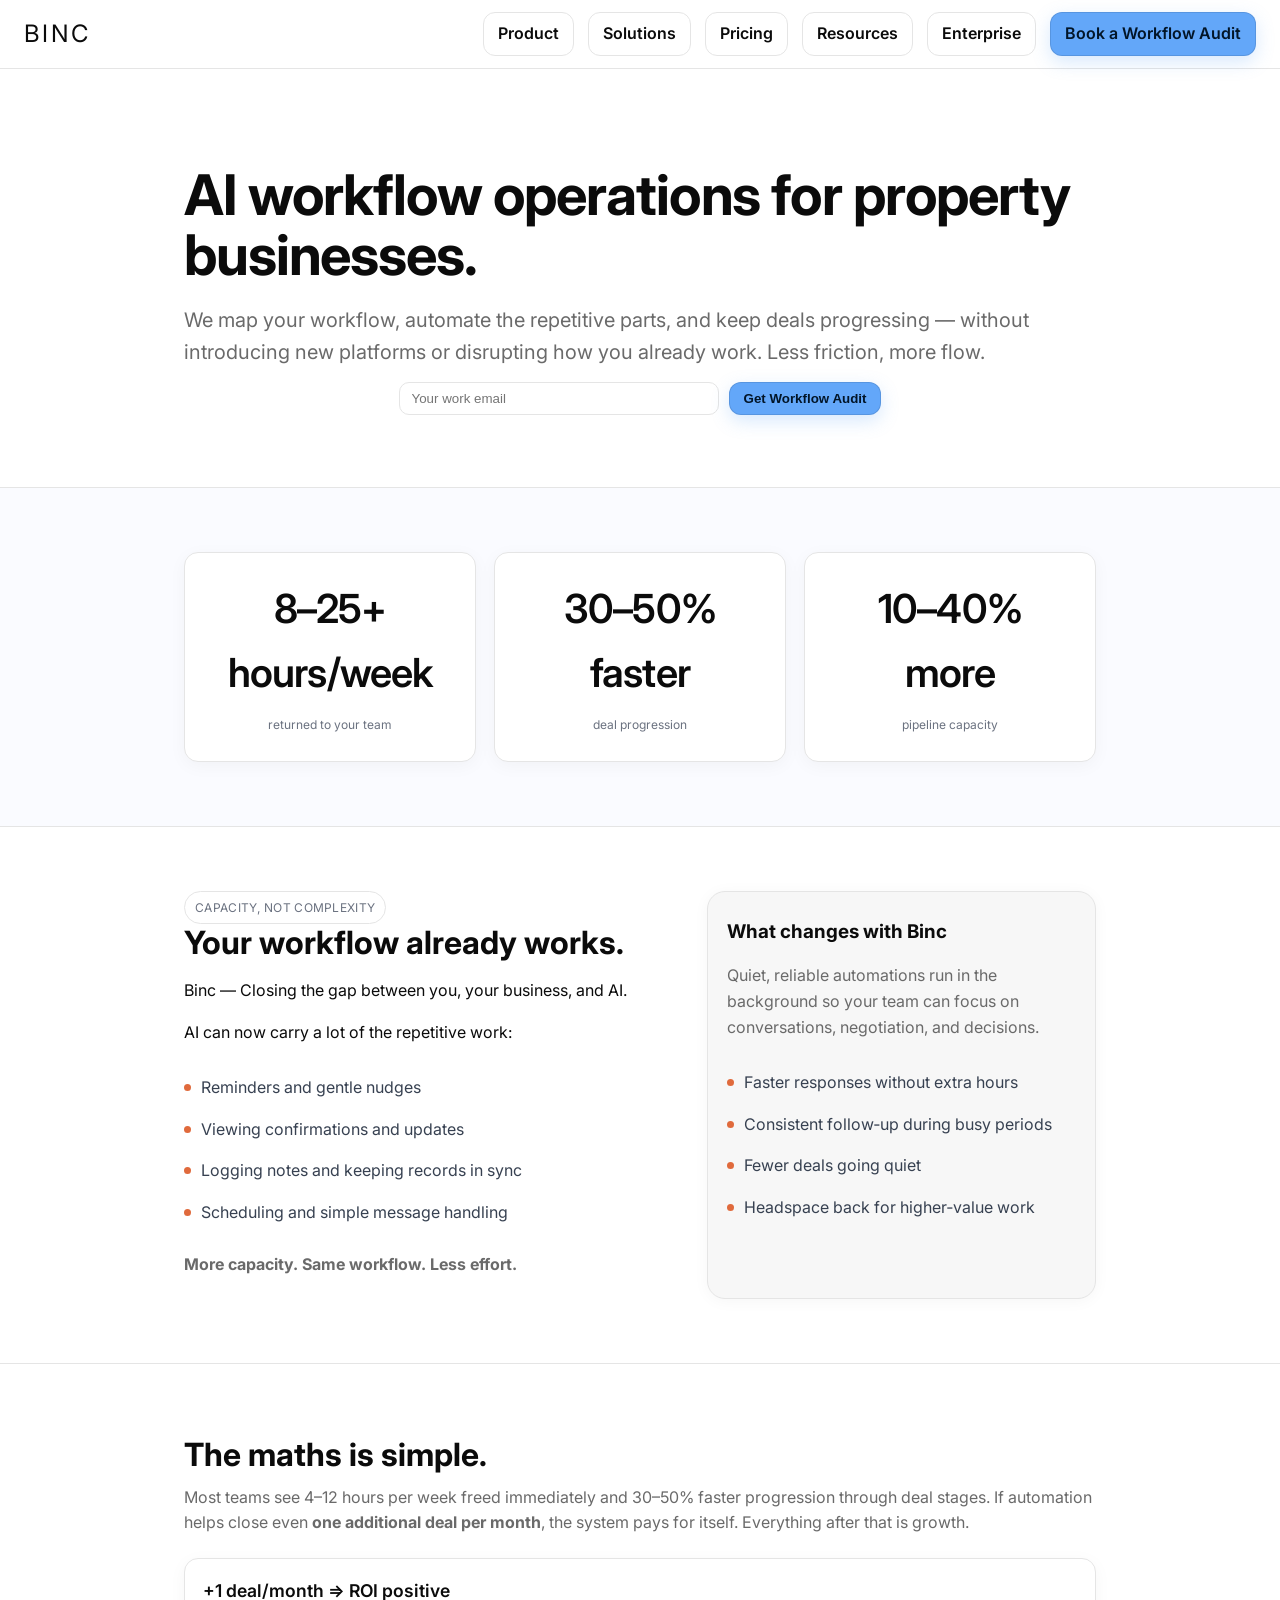
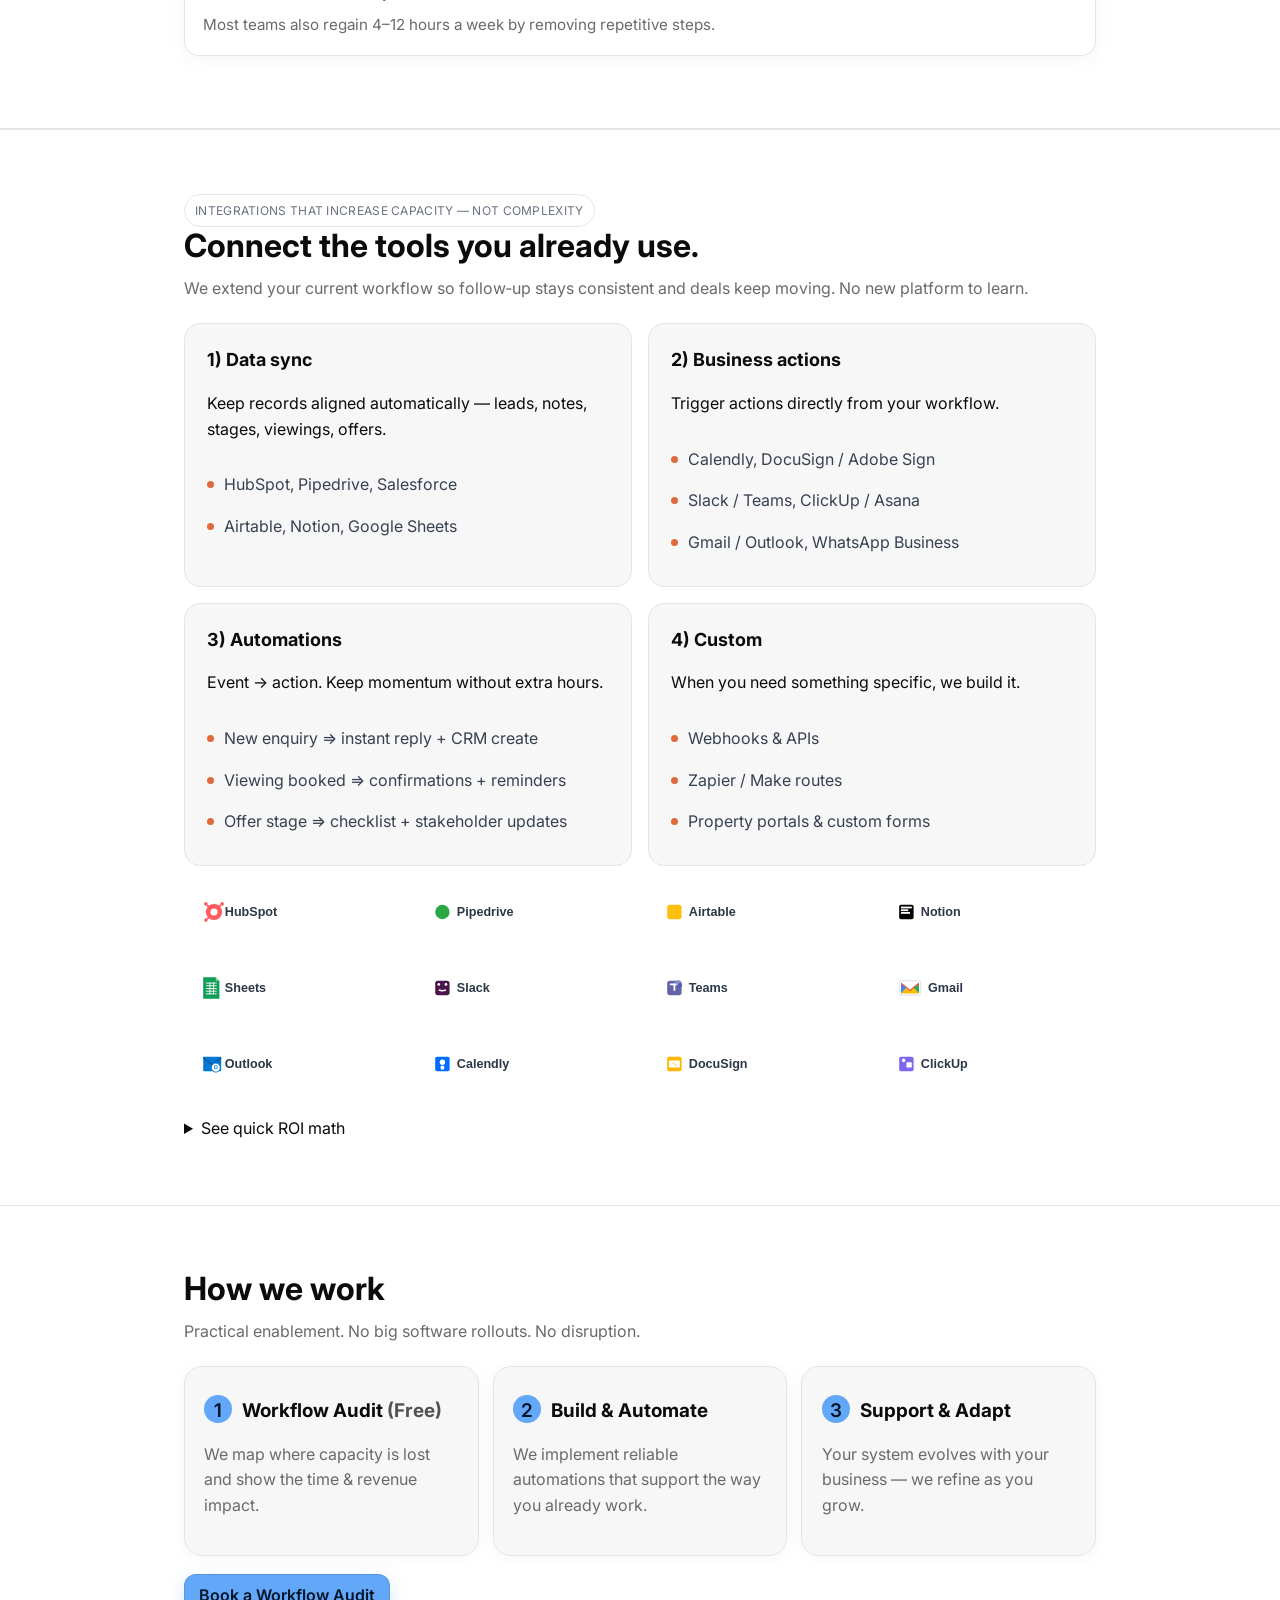
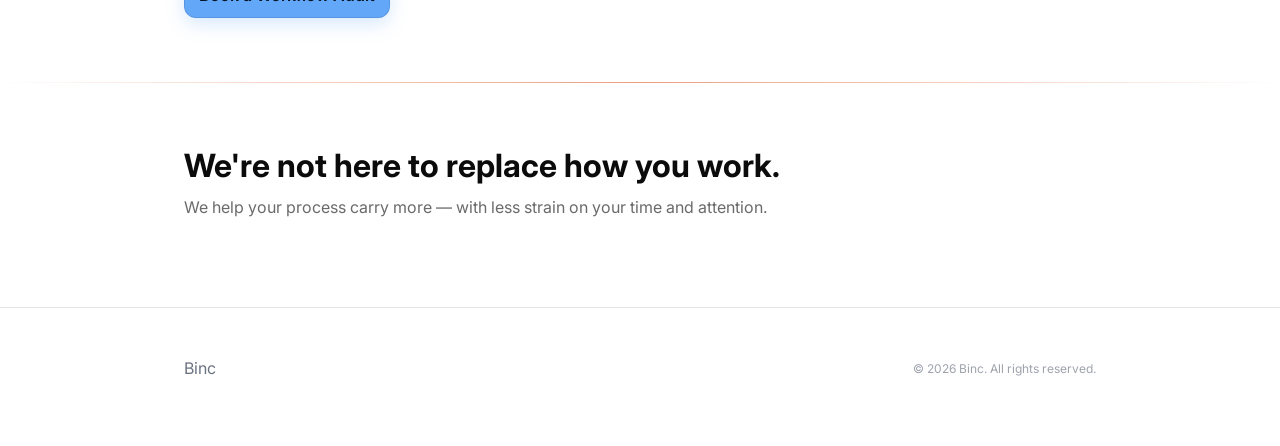
==== index.html @ 6289977e "Initial Binc AI website - professional multi-page property automation site" ====
<!DOCTYPE html>
<html lang="en">
<head>
  <meta charset="utf-8" />
  <meta name="viewport" content="width=device-width, initial-scale=1" />
  <title>Binc — Expand your capacity by doing less</title>
  <meta name="description" content="Binc helps property businesses automate the repetitive parts of their workflow so more deals move forward without adding more hours." />
  <link rel="preconnect" href="https://fonts.googleapis.com">
  <link rel="preconnect" href="https://fonts.gstatic.com" crossorigin>
  <link href="https://fonts.googleapis.com/css2?family=Inter:wght@400;500;600;700&display=swap" rel="stylesheet">
  <link rel="stylesheet" href="./styles.css?v=10">
</head>
<body>
  <header>
    <nav class="wrap nav" aria-label="Main navigation" style="display: flex !important; justify-content: space-between !important; align-items: center !important; width: 100% !important; max-width: none !important;">
      <div class="brand" aria-label="Binc home">
        <a href="./index.html" style="display:flex; align-items:center; text-decoration:none; color:inherit">
          <span style="font-size: 24px; font-weight: 400; letter-spacing: 0.1em;">BINC</span>
        </a>
      </div>
      <div style="display: flex; align-items: center;">
        <a href="./product.html" class="btn btn-ghost">Product</a>
        <a href="./solutions.html" class="btn btn-ghost">Solutions</a>
        <a href="./prices.html" class="btn btn-ghost">Pricing</a>
        <a href="./resources.html" class="btn btn-ghost">Resources</a>
        <a href="./enterprise.html" class="btn btn-ghost">Enterprise</a>
        <a href="#audit" class="btn btn-primary">Book a Workflow Audit</a>
      </div>
    </nav>
  </header>

  <main>
    <!-- HERO -->
    <section class="hero">
      <div class="wrap">
        <h1>AI workflow operations for property businesses.</h1>
        <p class="sub">We map your workflow, automate the repetitive parts, and keep deals progressing — without introducing new platforms or disrupting how you already work. Less friction, more flow.</p>
        <form id="lead-form" class="actions lead-form" action="#" method="post">
  <input type="email" name="email" placeholder="Your work email" required class="lead-input" />
  <button type="submit" class="btn btn-primary">Get Workflow Audit</button>
</form>
        
      </div>
    </section>

    <!-- STAT BAR -->
    <section class="statbar">
      <div class="wrap stats-row">
  <div class="stat-box" data-tip="When repetitive steps happen automatically, your team stays focused on real conversations."><span class="num">8–25+ hours/week</span><span class="label">returned to your team</span></div>
  <div class="stat-box" data-tip="Momentum holds because follow-up never pauses during busy periods."><span class="num">30–50% faster</span><span class="label">deal progression</span></div>
  <div class="stat-box" data-tip="Reducing operational drag lets each person manage more live opportunities calmly."><span class="num">10–40% more</span><span class="label">pipeline capacity</span></div>
</div>
</section>

    <!-- CAPACITY SHIFT -->
    <section id="how">
      <div class="wrap grid-2">
        <div>
          <span class="pill">Capacity, not complexity</span>
          <h2>Your workflow already works.</h2>
          <p class="tagline">Binc — Closing the gap between you, your business, and AI.</p>
          <p>AI can now carry a lot of the repetitive work:</p>
          <ul class="clean">
            <li>Reminders and gentle nudges</li>
            <li>Viewing confirmations and updates</li>
            <li>Logging notes and keeping records in sync</li>
            <li>Scheduling and simple message handling</li>
          </ul>
          <p class="lead" style="margin-top:18px"><strong>More capacity. Same workflow. Less effort.</strong></p>
        </div>
        <div>
          <div class="card" style="height:100%">
            <h3 style="margin-top:0">What changes with Binc</h3>
            <p class="muted">Quiet, reliable automations run in the background so your team can focus on conversations, negotiation, and decisions.</p>
            <ul class="clean">
              <li>Faster responses without extra hours</li>
              <li>Consistent follow‑up during busy periods</li>
              <li>Fewer deals going quiet</li>
              <li>Headspace back for higher‑value work</li>
            </ul>
          </div>
        </div>
      </div>
    </section>
    <!-- ROI -->
    <section class="roi">
      <div class="wrap">
        <h2>The maths is simple.</h2>
        <p class="lead">Most teams see 4–12 hours per week freed immediately and 30–50% faster progression through deal stages. If automation helps close even <strong>one additional deal per month</strong>, the system pays for itself. Everything after that is growth.</p>
        <div class="card" role="note" aria-label="ROI example">
          <div class="stat">+1 deal/month ⇒ ROI positive</div>
          <div class="muted">Most teams also regain 4–12 hours a week by removing repetitive steps.</div>
        </div>
      </div>
    </section>

    <!-- INTEGRATIONS -->
    <section id="integrations" class="integrations">
      <div class="wrap">
        <span class="pill">Integrations that increase capacity — not complexity</span>
        <h2>Connect the tools you already use.</h2>
        <p class="lead">We extend your current workflow so follow‑up stays consistent and deals keep moving. No new platform to learn.</p>
        <div class="grid" aria-label="Integration buckets">
          <div class="bucket">
            <h3>1) Data sync</h3>
            <p class="muted">Keep records aligned automatically — leads, notes, stages, viewings, offers.</p>
            <ul class="clean">
              <li>HubSpot, Pipedrive, Salesforce</li>
              <li>Airtable, Notion, Google Sheets</li>
            </ul>
          </div>
          <div class="bucket">
            <h3>2) Business actions</h3>
            <p class="muted">Trigger actions directly from your workflow.</p>
            <ul class="clean">
              <li>Calendly, DocuSign / Adobe Sign</li>
              <li>Slack / Teams, ClickUp / Asana</li>
              <li>Gmail / Outlook, WhatsApp Business</li>
            </ul>
          </div>
          <div class="bucket">
            <h3>3) Automations</h3>
            <p class="muted">Event → action. Keep momentum without extra hours.</p>
            <ul class="clean">
              <li>New enquiry ⇒ instant reply + CRM create</li>
              <li>Viewing booked ⇒ confirmations + reminders</li>
              <li>Offer stage ⇒ checklist + stakeholder updates</li>
            </ul>
          </div>
          <div class="bucket">
            <h3>4) Custom</h3>
            <p class="muted">When you need something specific, we build it.</p>
            <ul class="clean">
              <li>Webhooks & APIs</li>
              <li>Zapier / Make routes</li>
              <li>Property portals & custom forms</li>
            </ul>
          </div>
        </div>

        <div class="logo-row" aria-label="Common tools">
          <img src="./logos/hubspot.svg" alt="HubSpot" class="logo"/>
          <img src="./logos/pipedrive.svg" alt="Pipedrive" class="logo"/>
          <img src="./logos/airtable.svg" alt="Airtable" class="logo"/>
          <img src="./logos/notion.svg" alt="Notion" class="logo"/>
          <img src="./logos/google-sheets.svg" alt="Google Sheets" class="logo"/>
          <img src="./logos/slack.svg" alt="Slack" class="logo"/>
          <img src="./logos/teams.svg" alt="Teams" class="logo"/>
          <img src="./logos/gmail.svg" alt="Gmail" class="logo"/>
          <img src="./logos/outlook.svg" alt="Outlook" class="logo"/>
          <img src="./logos/calendly.svg" alt="Calendly" class="logo"/>
          <img src="./logos/docusign.svg" alt="DocuSign" class="logo"/>
          <img src="./logos/clickup.svg" alt="ClickUp" class="logo"/>
        </div>

        <details class="calc" aria-label="Quick ROI calculator">
  <summary style="cursor:pointer; user-select:none">See quick ROI math</summary>
  <div class="row" style="margin-top:10px">
    <div>
      <label for="minutes">Minutes per task</label>
      <input id="minutes" type="number" min="0" step="0.5" value="2" />
    </div>
    <div>
      <label for="times">Times per month</label>
      <input id="times" type="number" min="0" step="1" value="150" />
    </div>
    <div>
      <label for="deal">Deal value (£)</label>
      <input id="deal" type="number" min="0" step="50" value="3000" />
    </div>
  </div>
  <div class="result" id="calcOut">Saving ~10 hours/month. One extra deal pays for the system.</div>
</details>
</div>
</section>

    <!-- PROCESS -->
    <section id="audit">
      <div class="wrap">
        <h2>How we work</h2>
        <p class="lead">Practical enablement. No big software rollouts. No disruption.</p>
        <div class="cards" aria-label="Process steps" style="grid-template-columns:repeat(3,1fr); gap:14px">
  <div class="card">
    <h3><span class="index">1</span>Workflow Audit <span style="opacity:.7">(Free)</span></h3>
    <p>We map where capacity is lost and show the time & revenue impact.</p>
  </div>
  <div class="card">
    <h3><span class="index">2</span>Build & Automate</h3>
    <p>We implement reliable automations that support the way you already work.</p>
  </div>
  <div class="card">
    <h3><span class="index">3</span>Support & Adapt</h3>
    <p>Your system evolves with your business — we refine as you grow.</p>
  </div>
</div>
<div style="margin-top:18px" class="actions">
  <a class="btn btn-primary" href="#audit">Book a Workflow Audit</a>
</div>
      </div>
    </section>

    <!-- REASSURANCE -->
    <div class="bar" aria-hidden="true"></div>
    <section>
      <div class="wrap">
        <h2>We're not here to replace how you work.</h2>
        <p class="lead">We help your process carry more — with less strain on your time and attention.</p>
      </div>
    </section>
  </main>

  <footer>
    <div class="wrap row">
      <div>Binc</div>
      <div class="tiny">© <span id="y"></span> Binc. All rights reserved.</div>
    </div>
  </footer>

  <script>
    // Update year
    document.getElementById('y').textContent = new Date().getFullYear();

    // Simple ROI calculator
    (function(){
      const mins = document.getElementById('minutes');
      const times = document.getElementById('times');
      const deal = document.getElementById('deal');
      const out = document.getElementById('calcOut');
      function render(){
        const m = Math.max(0, parseFloat(mins.value)||0);
        const t = Math.max(0, parseFloat(times.value)||0);
        const d = Math.max(0, parseFloat(deal.value)||0);
        const hours = (m*t)/60;
        const hoursTxt = hours.toFixed(1);
        const msg = `Saving ~${hoursTxt} hours/month. If one extra deal (£${d.toLocaleString()}) closes, it pays for itself.`;
        out.textContent = msg;
      }
      ['input','change'].forEach(ev=>{ mins.addEventListener(ev,render); times.addEventListener(ev,render); deal.addEventListener(ev,render); });
      render();
    })();
  </script>
</body>
</html>
---- styles.css ----
:root{
  /* Palette (light minimal) */
  --bg:#FFFFFF;
  --text:#0B0B0B;
  --muted:#6A6A6A;
  --card:#F7F7F7;
  --line:#E5E5E5;
  --blue:#63A7F9; /* glowing blue stays */
  --orange:#E06A3C; /* brand warm accent */
  --teal:#45D4D4; /* support accent */
  --slate:#C9C9C9;
  --maxw:960px;
}

*{box-sizing:border-box}
html,body{height:100%}
body{
  margin:0; background:var(--bg); color:var(--text);
  font-family:'Inter',system-ui,-apple-system,Segoe UI,Roboto,Ubuntu,'Helvetica Neue',Arial,sans-serif;
  -webkit-font-smoothing:antialiased; -moz-osx-font-smoothing:grayscale;
  line-height:1.6;
}

a{color:inherit}
.wrap{max-width:var(--maxw); margin:0 auto; padding:0 24px}

/* Header */
header{position:sticky; top:0; z-index:40; backdrop-filter:saturate(130%) blur(12px); background:rgba(255,255,255,.8); border-bottom:1px solid var(--line)}
.nav{display:flex; align-items:center; height:68px; width:100%}
.brand{display:flex; align-items:center; gap:12px; font-weight:700; letter-spacing:.2px; flex:0 0 auto}
.dot{width:12px; height:12px; border-radius:999px; background:var(--blue); box-shadow:0 0 22px rgba(99,167,249,.55)}
.brand span{font-size:18px}
.nav > div:last-child{display:flex; align-items:center; margin-left:auto; flex:0 0 auto}
.nav a.btn{margin-left:14px}

/* Buttons */
.btn{display:inline-flex; align-items:center; gap:8px; border-radius:12px; padding:8px 14px; font-weight:600; text-decoration:none; border:1px solid transparent; transition:.2s ease}
.btn-primary{background:var(--blue); color:#021528; border:1px solid rgba(2,21,40,.12); box-shadow:0 6px 18px rgba(99,167,249,.25)}
.btn-primary:hover{transform:translateY(-1px)}
.btn-ghost{color:var(--text); border-color:var(--line); background:#fff} 
.btn-ghost:hover{background:#F4F7FF; border-color:rgba(99,167,249,.35)}

/* Hero */
.hero{padding:96px 0 72px; border-bottom:1px solid var(--line)}
.hero h1{font-size:clamp(36px,6vw,56px); line-height:1.08; margin:0 0 18px; font-weight:700; letter-spacing:-.02em}
.hero p.sub{font-size:clamp(16px,2.2vw,20px); color:var(--muted); margin:0 0 14px}

.actions{display:flex; gap:14px; flex-wrap:wrap}

/* Capacity section */
section{padding:64px 0; background:#FFFFFF;}
h2{font-size:clamp(24px,3.2vw,32px); line-height:1.2; margin:0 0 10px}
p.lead{color:var(--muted); margin:0 0 22px}
.grid-2{display:grid; grid-template-columns:1.1fr .9fr; gap:48px}
.pill{display:inline-block; padding:6px 10px; border-radius:999px; background:#fff; border:1px solid var(--line); color:#6B7280; font-size:12px; letter-spacing:.3px; text-transform:uppercase}
ul.clean{list-style:none; padding:0; margin:22px 0 0}
ul.clean li{display:flex; align-items:flex-start; gap:10px; padding:8px 0; color:#374151}
ul.clean li:before{content:''; width:7px; height:7px; border-radius:999px; background:var(--orange); display:inline-block; margin-top:9px}

/* ROI block */
.roi{padding:72px 0; border-block:1px solid var(--line); background:#FFFFFF;} 
.roi .card{background:#fff; border:1px solid var(--line); border-radius:14px; padding:18px; box-shadow:0 4px 18px rgba(0,0,0,.04)}
.card h3{margin:0 0 6px; font-size:18px}
.index{width:28px; height:28px; display:inline-grid; place-items:center; border-radius:999px; background:var(--blue); color:#021528; font-weight:600; border:1px solid rgba(99,167,249,.35); margin-right:10px;}

/* Reassurance */
.bar{height:1px; background:linear-gradient(90deg, transparent, var(--orange), transparent); opacity:.65}

/* Footer */
footer{padding:48px 0 64px; border-top:1px solid var(--line); color:#B9B9B9}
footer .row{display:flex; align-items:center; justify-content:space-between; gap:16px; flex-wrap:wrap}
.tiny{font-size:12px; opacity:.65}

/* Responsive */
@media (max-width:900px){
  .grid-2{grid-template-columns:1fr; gap:22px}
  .cards{grid-template-columns:1fr}
  .hero{padding:64px 0 40px}
  .logo-row{grid-template-columns:repeat(3, minmax(0,1fr))}
  .calc .row{grid-template-columns:1fr}
}

/* Integrations */
.integrations .grid{display:grid; grid-template-columns:repeat(2,1fr); gap:16px}
.integrations .bucket{background:var(--card); border:1px solid var(--line); border-radius:16px; padding:22px}
.integrations .bucket h3{margin:0 0 6px; font-size:18px}
.logo-row{margin-top:16px; display:grid; grid-template-columns:repeat(4, minmax(0,1fr)); gap:16px}
.logo{border:1px solid var(--line); border-radius:12px; padding:10px 12px; text-align:center; color:#4B5563; font-size:13px; background:#fff}
.logo img, img.logo{max-width:100%; height:60px; object-fit:contain; border:none; border-radius:0; padding:12px; background:transparent}
.calc{margin-top:22px}
.calc .row{display:grid; grid-template-columns:repeat(3,1fr); gap:12px}
.calc label{display:block; font-size:12px; color:#C9CDD2; margin-bottom:6px}
.calc input{width:100%; background:#fff; border:1px solid var(--line); border-radius:10px; padding:10px 12px; color:var(--text)}
.calc .result{margin-top:14px; background:#fff; border:1px solid var(--line); border-radius:12px; padding:12px}

/* Stat bar */
.statbar{border-bottom:1px solid var(--line); background:#FAFBFF}
.stats-row{display:grid; grid-template-columns:repeat(3,1fr); gap:18px; align-items:stretch}
.stat-box{background:#fff; border:1px solid var(--line); border-radius:14px; padding:24px; text-align:center; position:relative; box-shadow:0 4px 18px rgba(0,0,0,.04)}
.stat-box .num{display:block; font-size:clamp(28px,5vw,40px); font-weight:600; letter-spacing:-.02em; margin-bottom:6px}
.stat-box .label{color:#6B7280; font-size:12px}

/* Tooltip */
.stat-box[data-tip]:after{content:attr(data-tip); position:absolute; left:50%; transform:translate(-50%, 8px); bottom:-8px; width:max-content; max-width:260px; background:#111827; color:#F9FAFB; font-size:12px; padding:8px 10px; border-radius:8px; opacity:0; pointer-events:none; transition:.15s ease; box-shadow:0 8px 18px rgba(0,0,0,.18)}
.stat-box:hover:after{opacity:1; transform:translate(-50%, 12px)}

.lead-form{display:flex; gap:10px; align-items:center; justify-content:center; max-width:520px; margin:10px auto 0}
.lead-input{flex:1; min-width:220px; max-width:320px; background:#fff; border:1px solid var(--line); border-radius:10px; padding:8px 12px; color:var(--text)}

/* Improve readability in lower sections */
.integrations{background:#FFFFFF; border-top:1px solid var(--line); border-bottom:1px solid var(--line);}
footer{color:#6B7280}

/* Cards */
.cards{display:grid; grid-template-columns:repeat(auto-fit, minmax(280px, 1fr)); gap:2rem; margin-top:1.2rem}
.card{position:relative; padding:1.6rem 1.2rem 1.3rem 1.2rem; background:var(--card); border:1px solid var(--line); border-radius:18px; transition:.18s all ease; box-shadow: 0 2px 16px 0 rgba(0,0,0,0.04); min-width:0; z-index:1}
.card:hover{transform: translateY(-4px) scale(1.01); border-color:var(--blue); box-shadow: 0 6px 24px rgba(99,167,249,.15)}
.card h3{margin:.1rem 0 .4rem; font-size:1.18rem}
.card p{color:var(--muted)}

/* ROI Section fixes */
.roi .card .stat{font-size:1.1rem; font-weight:600; color:var(--text); margin-bottom:8px}
.roi .card .muted{color:var(--muted); font-size:0.95rem}
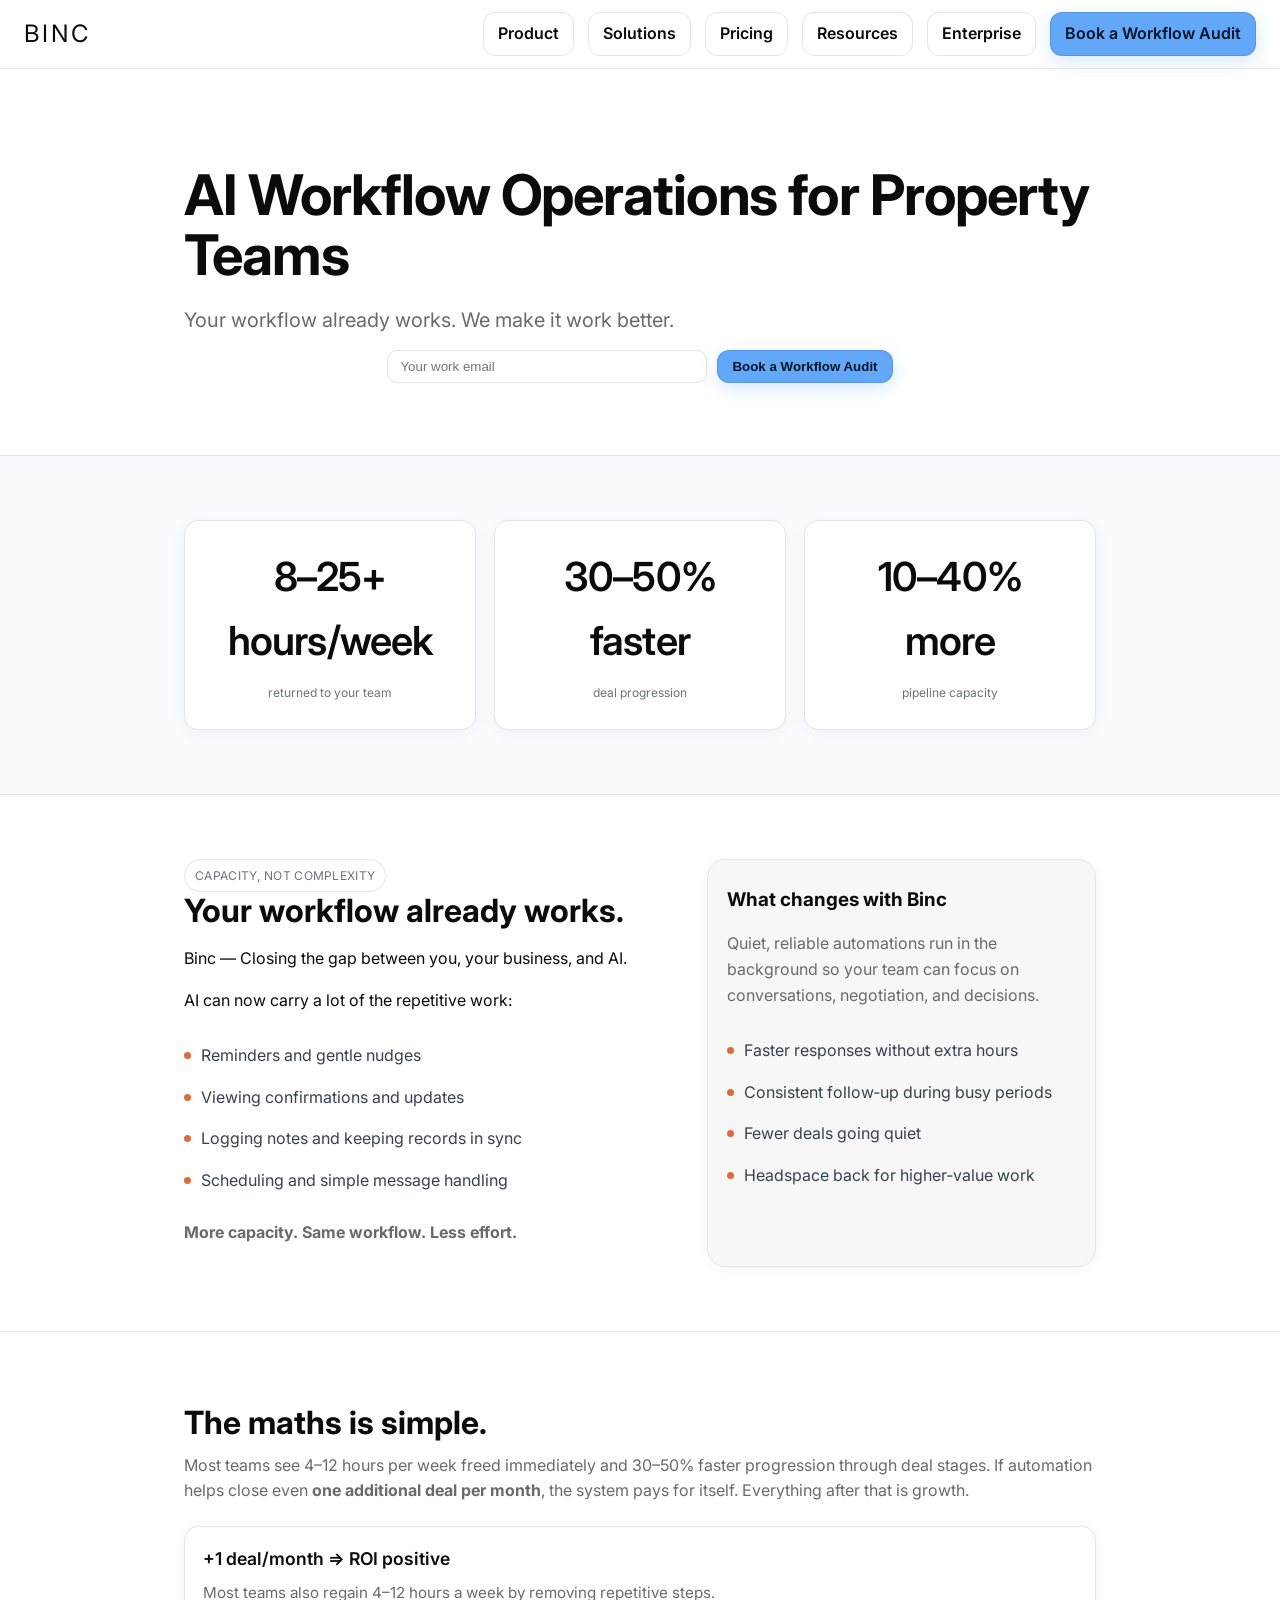
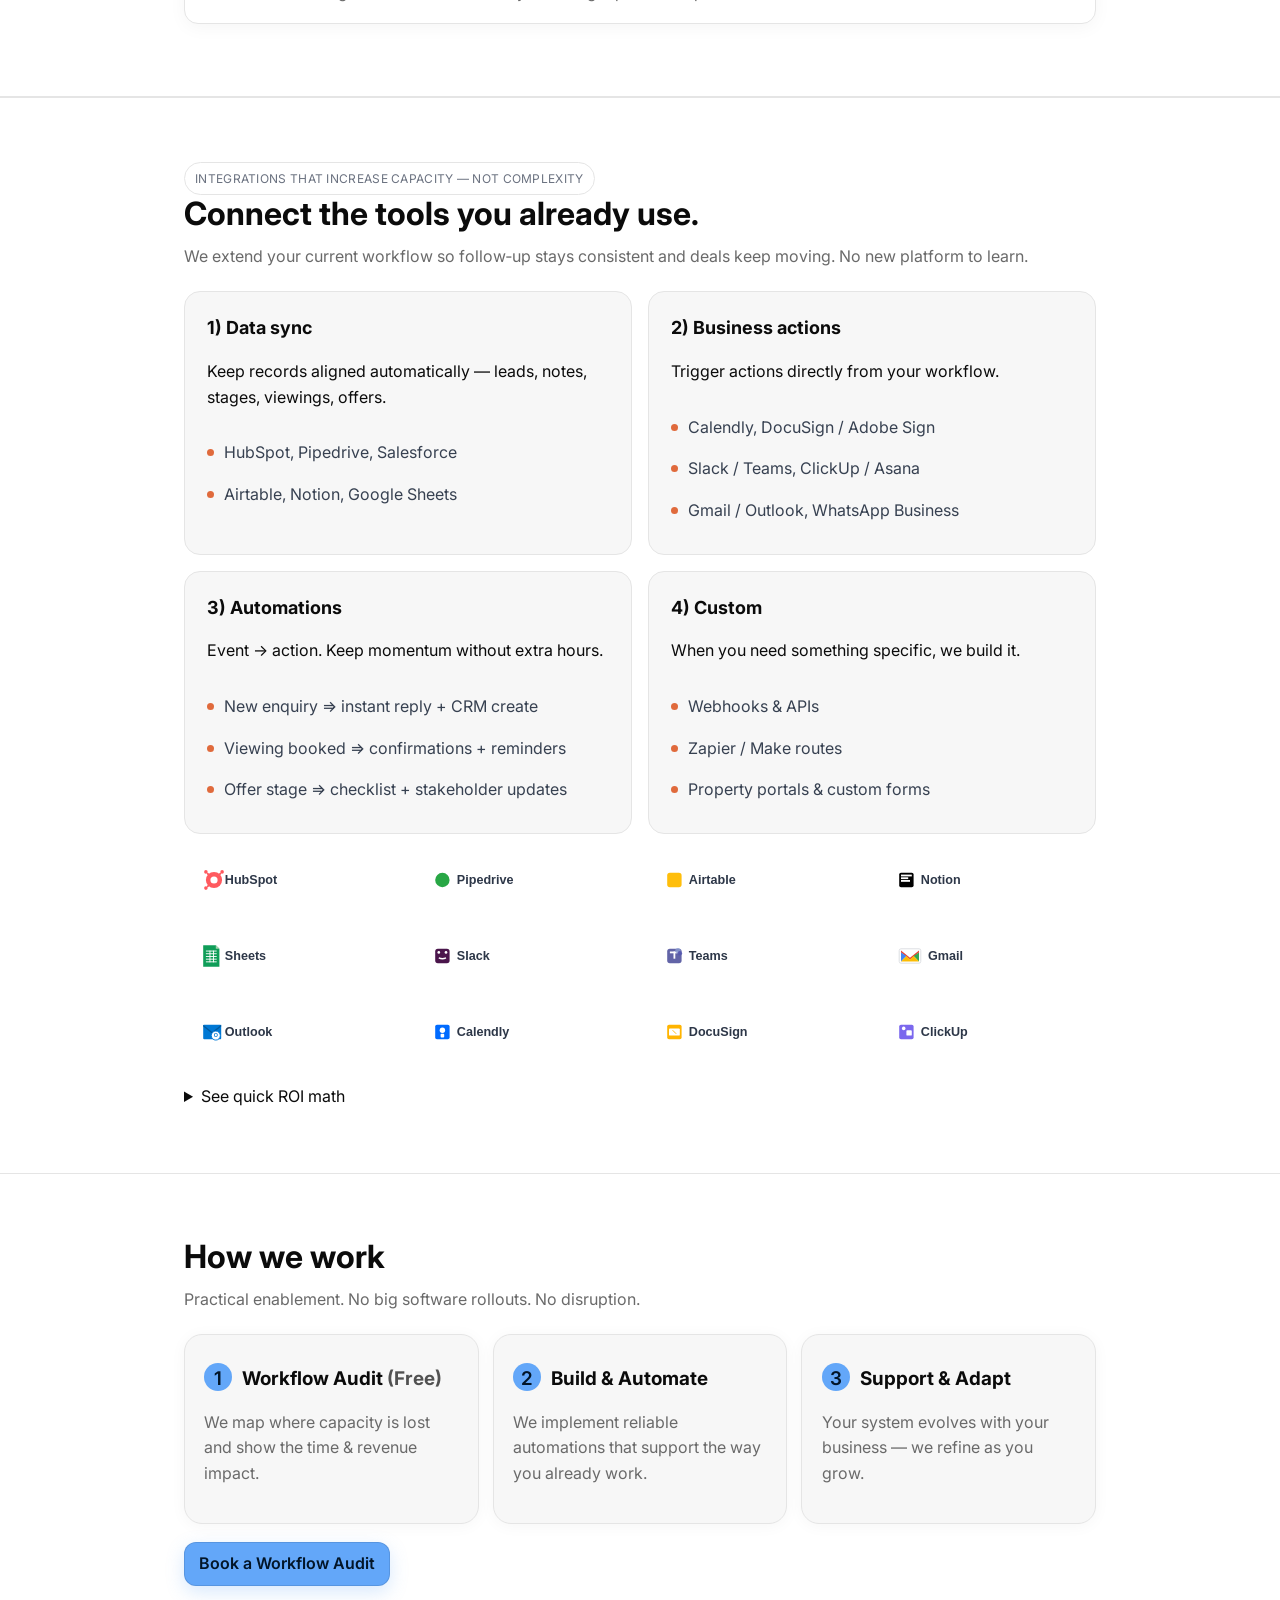
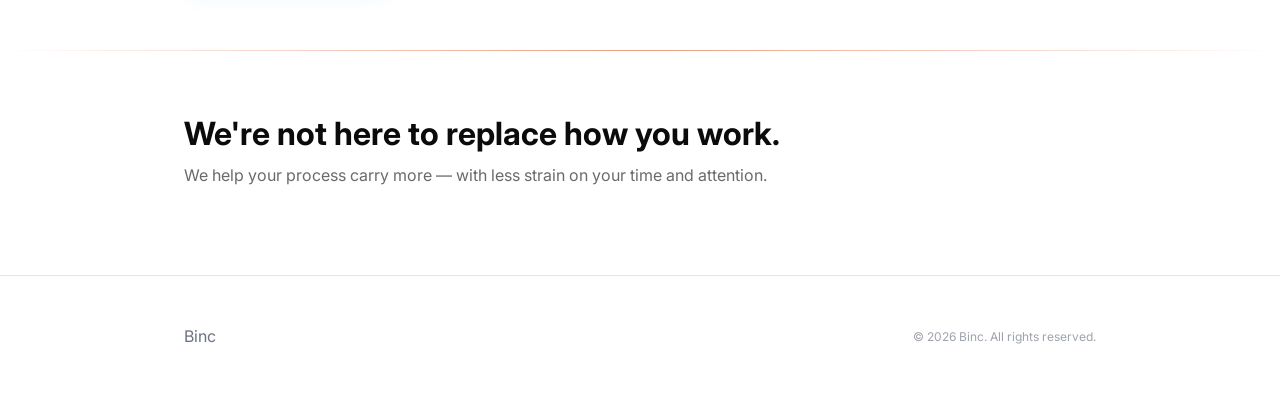
==== commit 72a186bc: "Update hero with cleaner, more direct messaging" ====
--- a/index.html
+++ b/index.html
@@ -33,11 +33,11 @@
     <!-- HERO -->
     <section class="hero">
       <div class="wrap">
-        <h1>AI workflow operations for property businesses.</h1>
-        <p class="sub">We map your workflow, automate the repetitive parts, and keep deals progressing — without introducing new platforms or disrupting how you already work. Less friction, more flow.</p>
+        <h1>AI Workflow Operations for Property Teams</h1>
+        <p class="sub">Your workflow already works. We make it work better.</p>
         <form id="lead-form" class="actions lead-form" action="#" method="post">
   <input type="email" name="email" placeholder="Your work email" required class="lead-input" />
-  <button type="submit" class="btn btn-primary">Get Workflow Audit</button>
+  <button type="submit" class="btn btn-primary">Book a Workflow Audit</button>
 </form>
         
       </div>
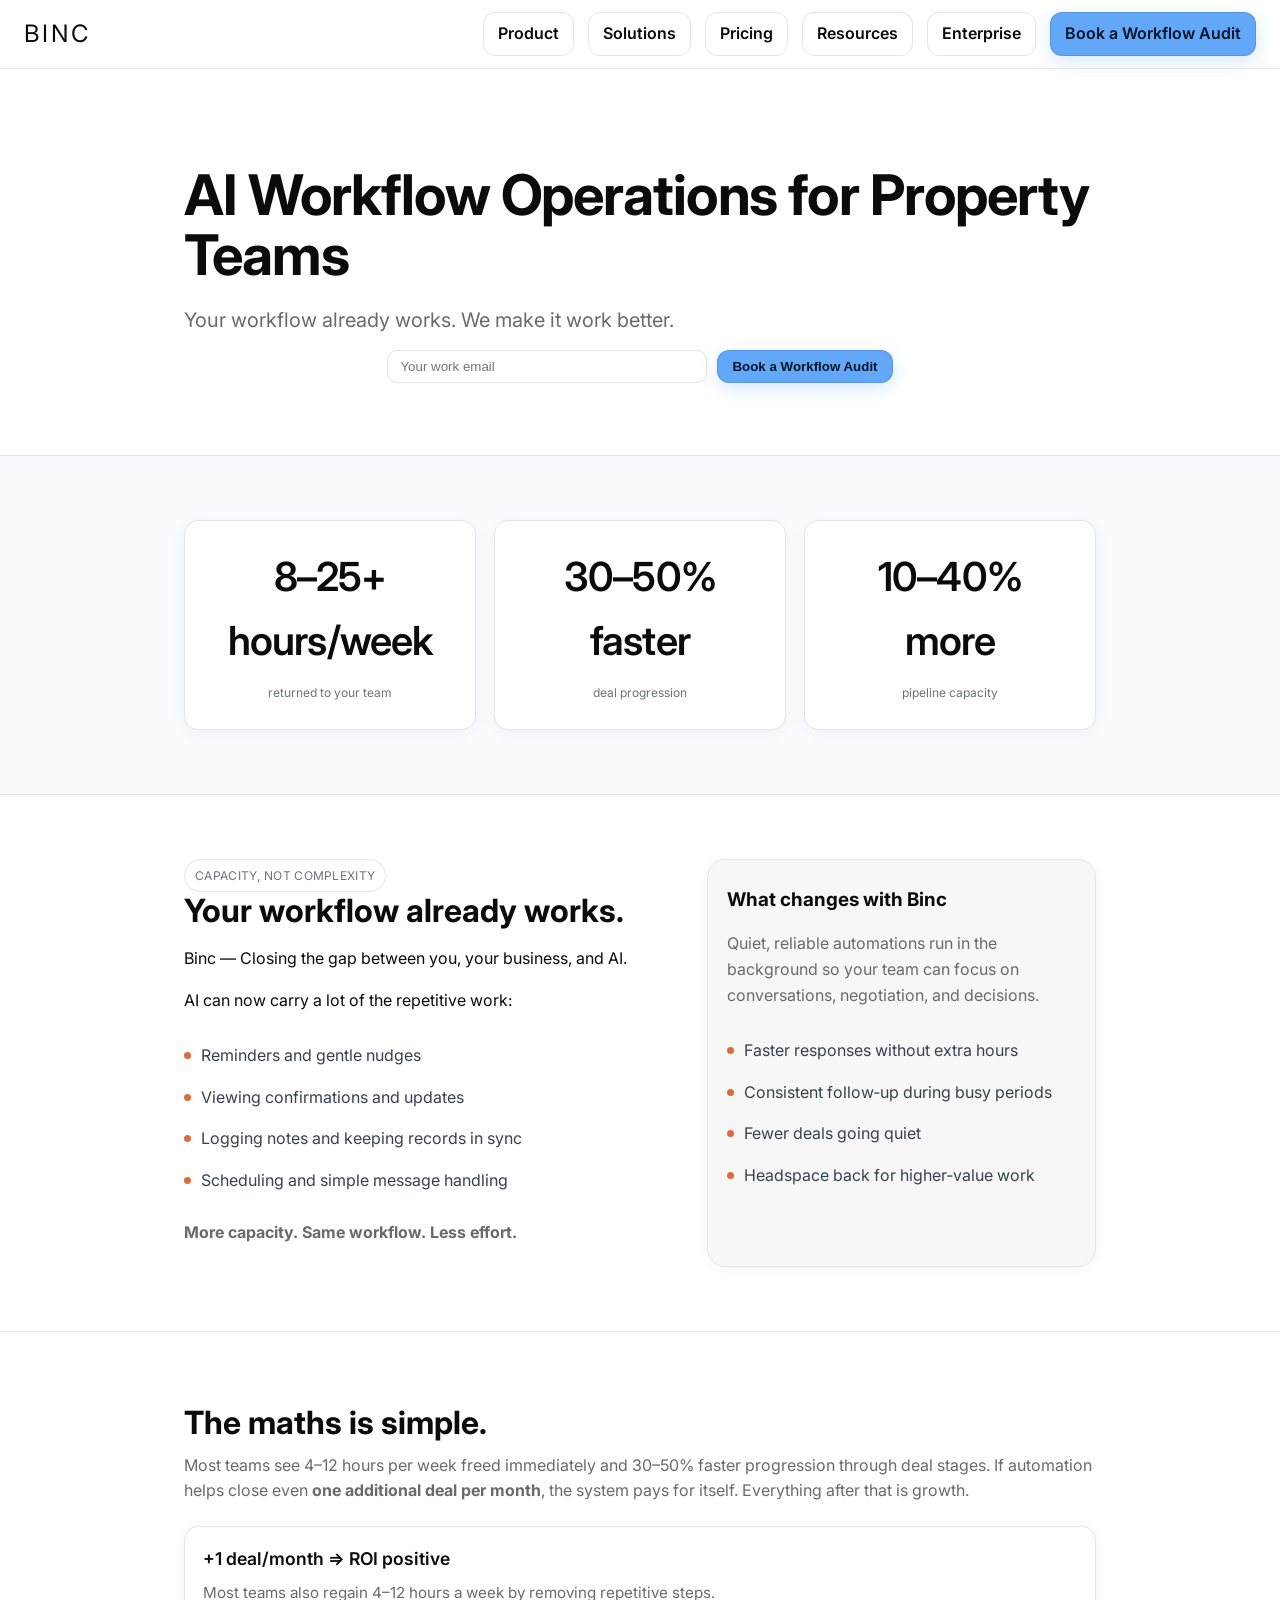
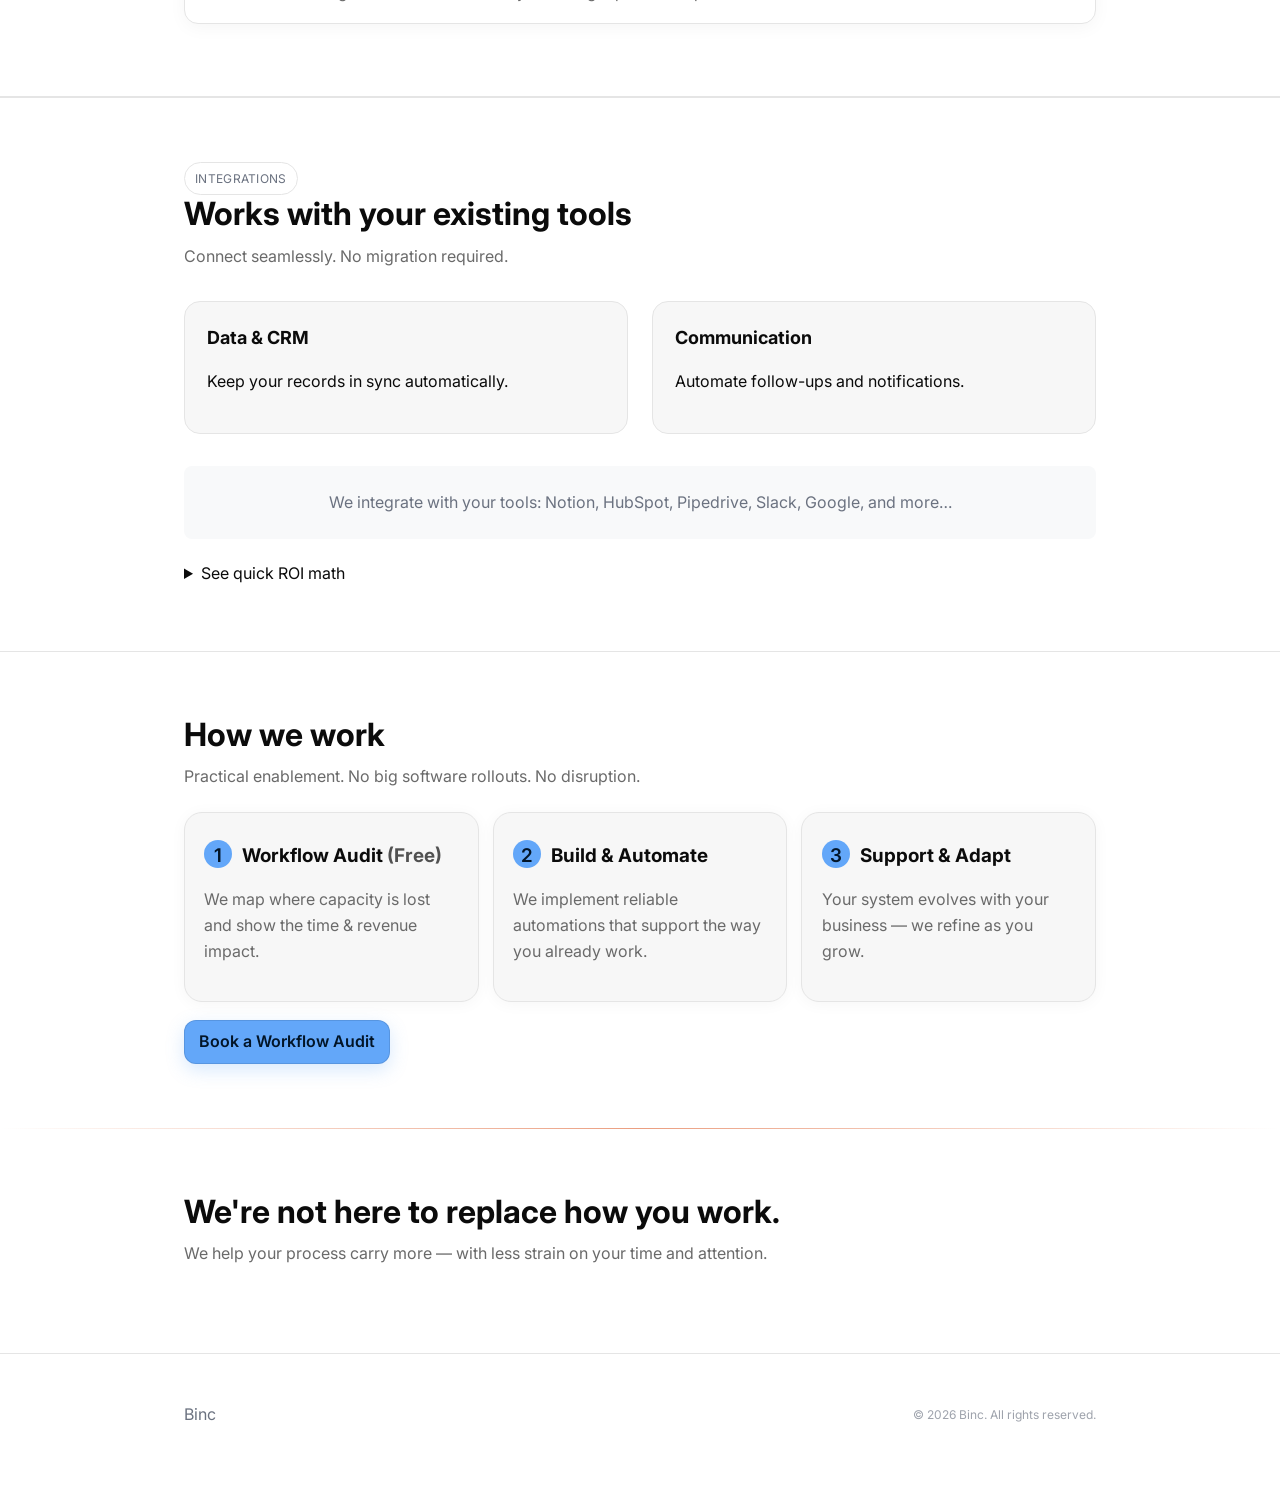
==== commit d1f0c5aa: "Remove visual clutter: simplified integrations, minimal design" ====
--- a/index.html
+++ b/index.html
@@ -97,60 +97,22 @@
     <!-- INTEGRATIONS -->
     <section id="integrations" class="integrations">
       <div class="wrap">
-        <span class="pill">Integrations that increase capacity — not complexity</span>
-        <h2>Connect the tools you already use.</h2>
-        <p class="lead">We extend your current workflow so follow‑up stays consistent and deals keep moving. No new platform to learn.</p>
-        <div class="grid" aria-label="Integration buckets">
+        <span class="pill">Integrations</span>
+        <h2>Works with your existing tools</h2>
+        <p class="lead">Connect seamlessly. No migration required.</p>
+        <div class="grid" aria-label="Integration categories" style="grid-template-columns: repeat(2, 1fr); gap: 24px; margin-top: 32px;">
           <div class="bucket">
-            <h3>1) Data sync</h3>
-            <p class="muted">Keep records aligned automatically — leads, notes, stages, viewings, offers.</p>
-            <ul class="clean">
-              <li>HubSpot, Pipedrive, Salesforce</li>
-              <li>Airtable, Notion, Google Sheets</li>
-            </ul>
+            <h3>Data & CRM</h3>
+            <p class="muted">Keep your records in sync automatically.</p>
           </div>
           <div class="bucket">
-            <h3>2) Business actions</h3>
-            <p class="muted">Trigger actions directly from your workflow.</p>
-            <ul class="clean">
-              <li>Calendly, DocuSign / Adobe Sign</li>
-              <li>Slack / Teams, ClickUp / Asana</li>
-              <li>Gmail / Outlook, WhatsApp Business</li>
-            </ul>
+            <h3>Communication</h3>
+            <p class="muted">Automate follow-ups and notifications.</p>
           </div>
-          <div class="bucket">
-            <h3>3) Automations</h3>
-            <p class="muted">Event → action. Keep momentum without extra hours.</p>
-            <ul class="clean">
-              <li>New enquiry ⇒ instant reply + CRM create</li>
-              <li>Viewing booked ⇒ confirmations + reminders</li>
-              <li>Offer stage ⇒ checklist + stakeholder updates</li>
-            </ul>
-          </div>
-          <div class="bucket">
-            <h3>4) Custom</h3>
-            <p class="muted">When you need something specific, we build it.</p>
-            <ul class="clean">
-              <li>Webhooks & APIs</li>
-              <li>Zapier / Make routes</li>
-              <li>Property portals & custom forms</li>
-            </ul>
-          </div>
-        </div>
-
-        <div class="logo-row" aria-label="Common tools">
-          <img src="./logos/hubspot.svg" alt="HubSpot" class="logo"/>
-          <img src="./logos/pipedrive.svg" alt="Pipedrive" class="logo"/>
-          <img src="./logos/airtable.svg" alt="Airtable" class="logo"/>
-          <img src="./logos/notion.svg" alt="Notion" class="logo"/>
-          <img src="./logos/google-sheets.svg" alt="Google Sheets" class="logo"/>
-          <img src="./logos/slack.svg" alt="Slack" class="logo"/>
-          <img src="./logos/teams.svg" alt="Teams" class="logo"/>
-          <img src="./logos/gmail.svg" alt="Gmail" class="logo"/>
-          <img src="./logos/outlook.svg" alt="Outlook" class="logo"/>
-          <img src="./logos/calendly.svg" alt="Calendly" class="logo"/>
-          <img src="./logos/docusign.svg" alt="DocuSign" class="logo"/>
-          <img src="./logos/clickup.svg" alt="ClickUp" class="logo"/>
+        </div>
+
+        <div class="integrations-simple" style="text-align: center; margin-top: 32px; padding: 24px; background: #f8f9fa; border-radius: 8px;">
+          <p style="margin: 0; color: #6b7280; font-size: 16px;">We integrate with your tools: Notion, HubSpot, Pipedrive, Slack, Google, and more…</p>
         </div>
 
         <details class="calc" aria-label="Quick ROI calculator">
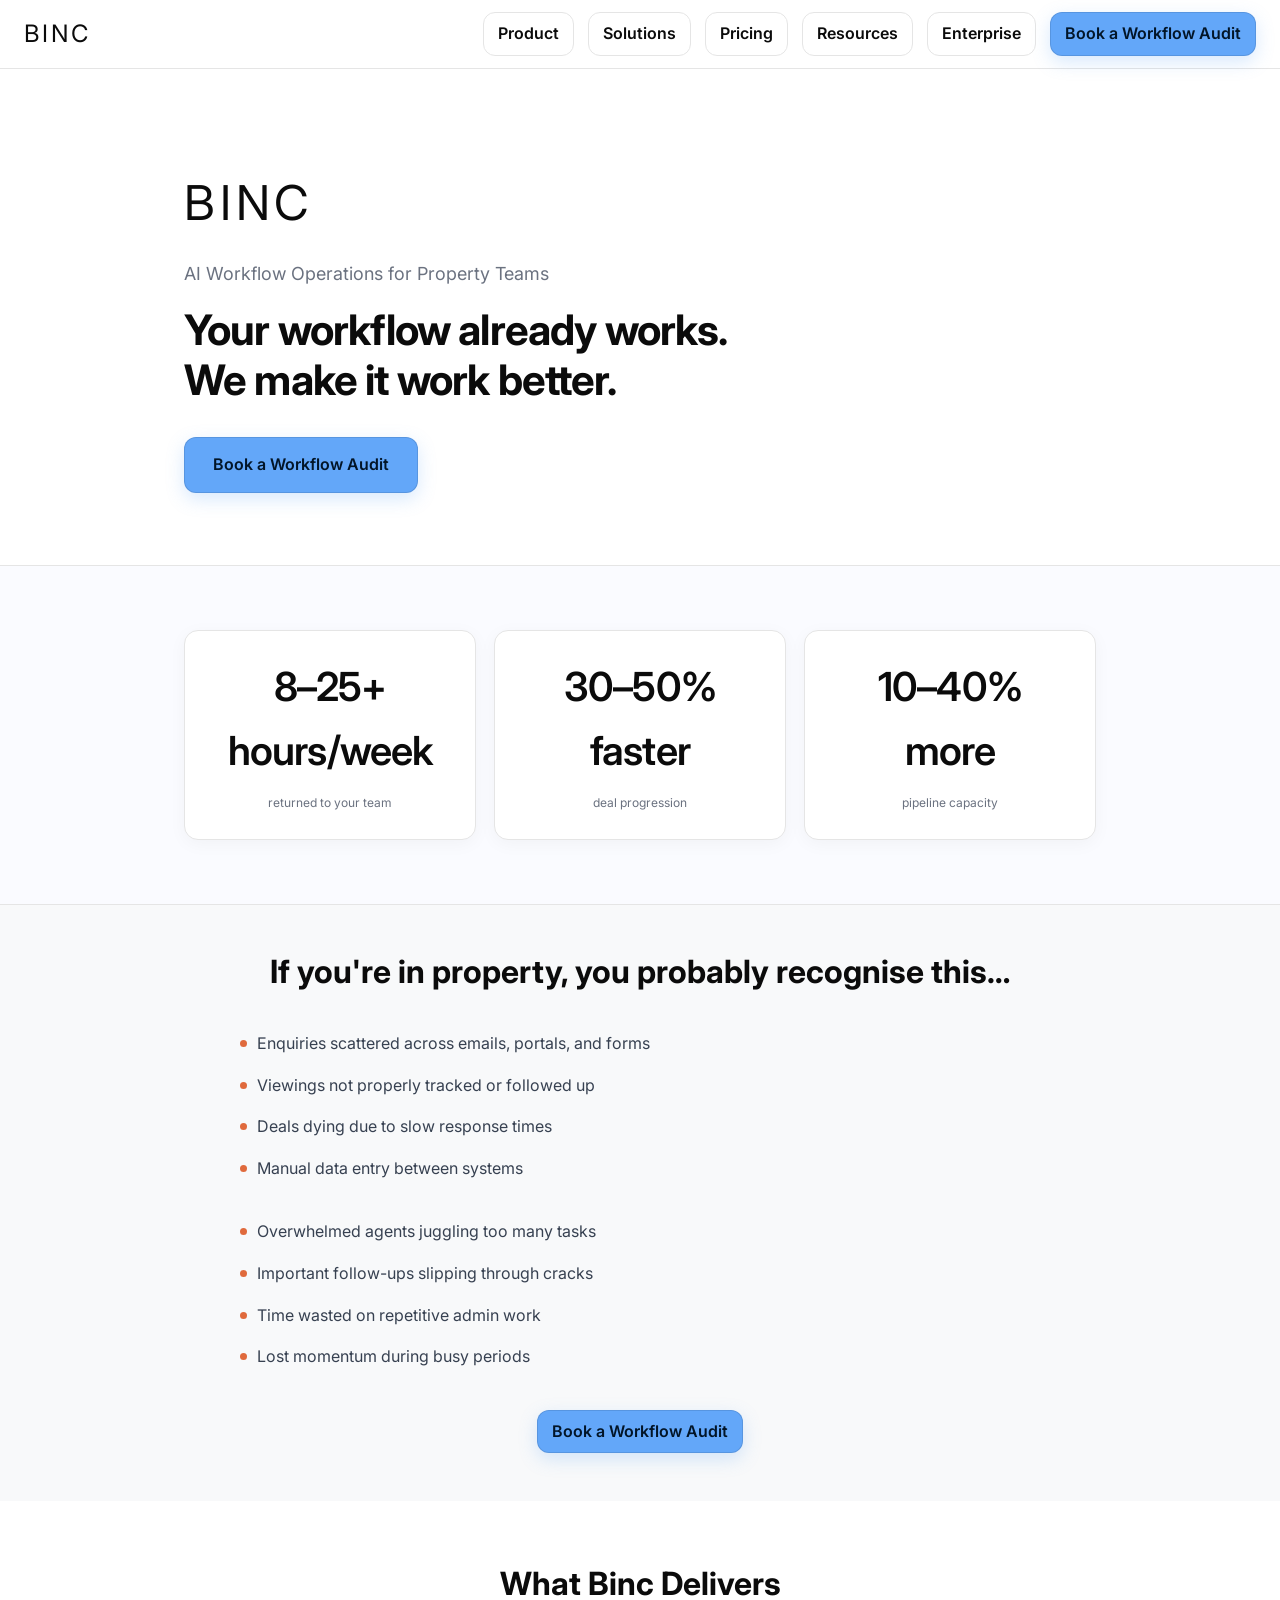
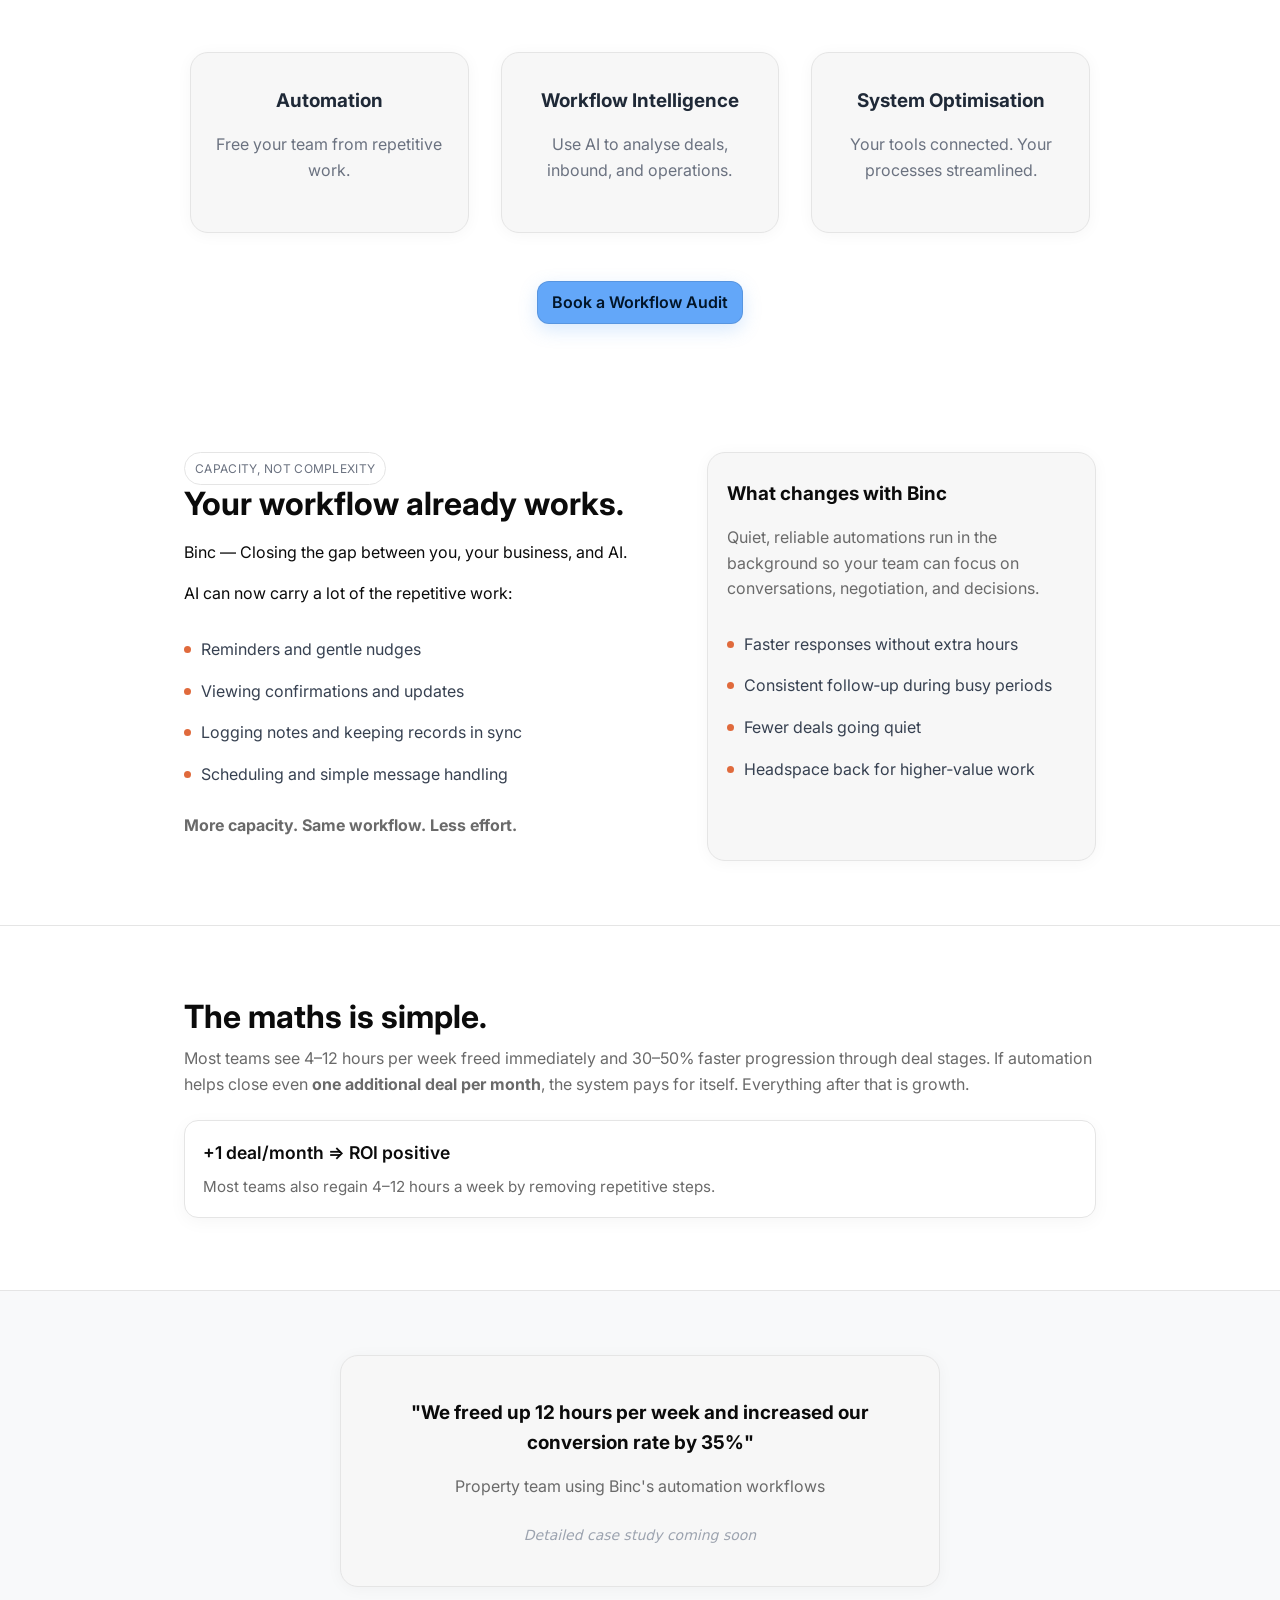
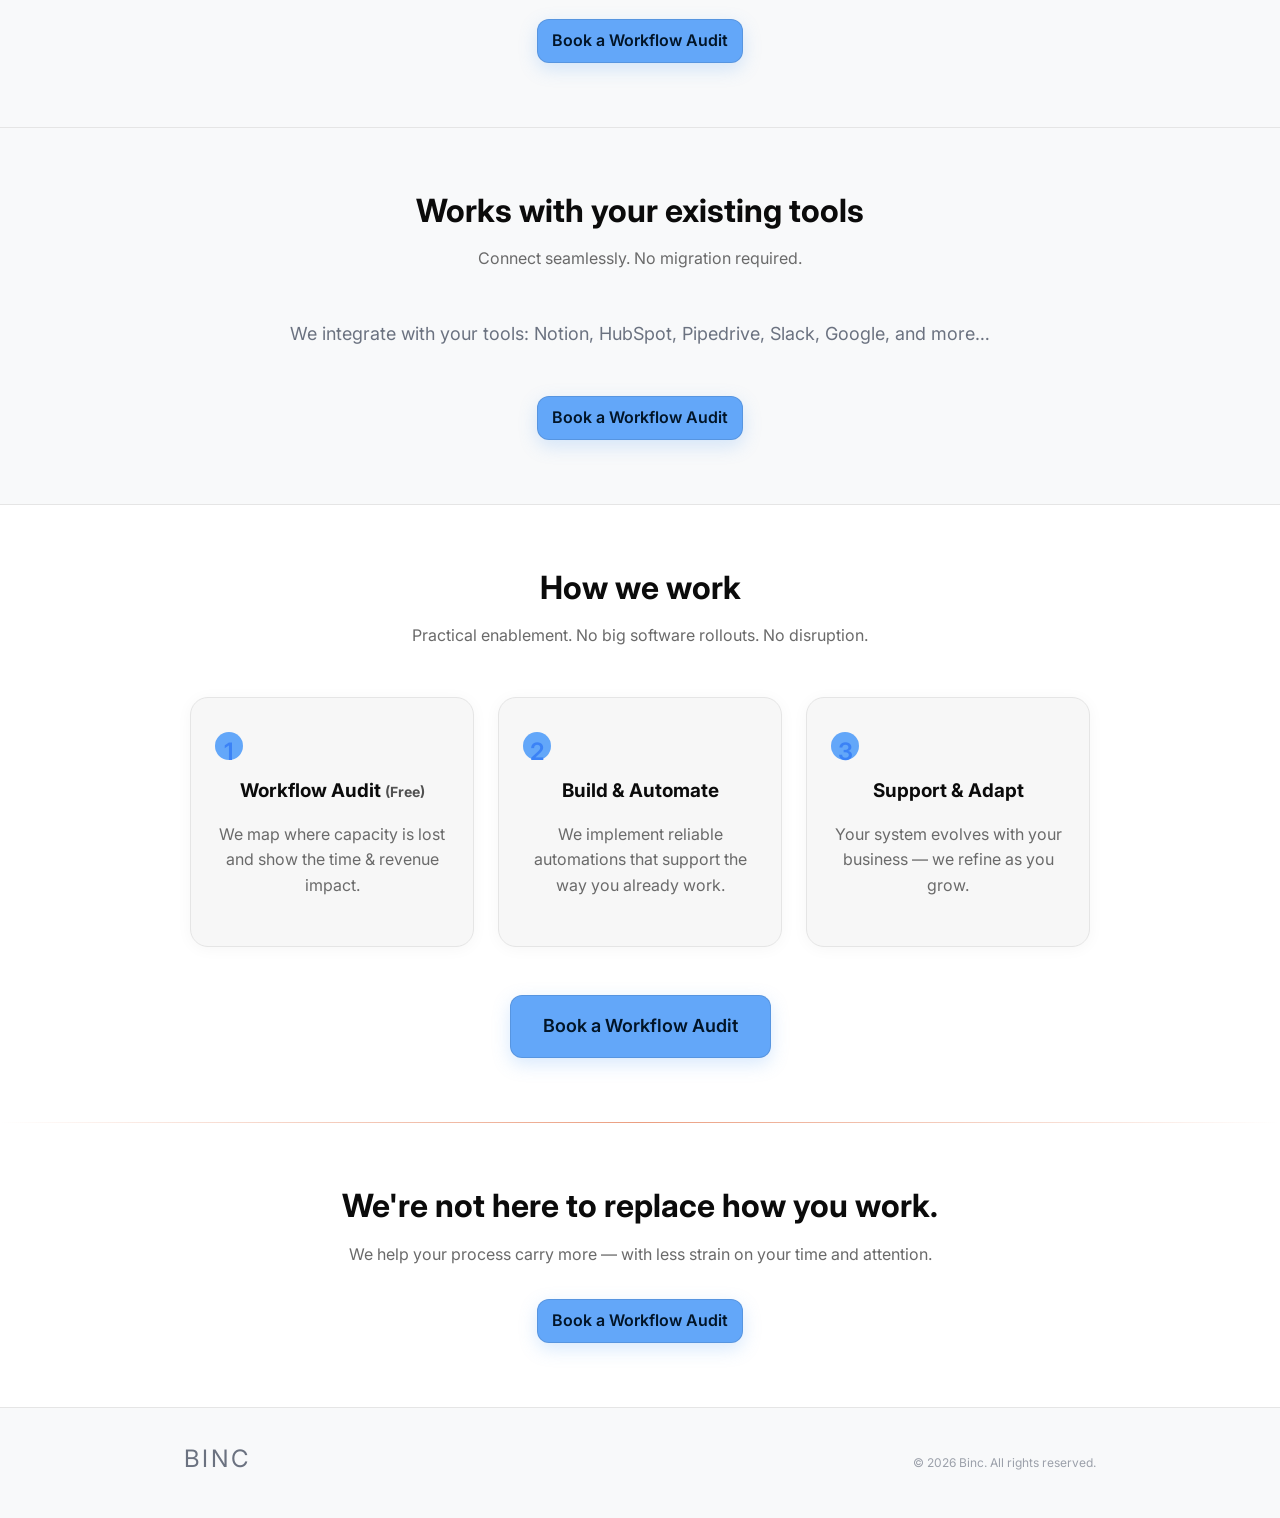
==== commit 5babcbbf: "Transform homepage to Moxo-style: clean hero, property pain points, credibility, minimal integration" ====
--- a/index.html
+++ b/index.html
@@ -33,13 +33,14 @@
     <!-- HERO -->
     <section class="hero">
       <div class="wrap">
-        <h1>AI Workflow Operations for Property Teams</h1>
-        <p class="sub">Your workflow already works. We make it work better.</p>
-        <form id="lead-form" class="actions lead-form" action="#" method="post">
-  <input type="email" name="email" placeholder="Your work email" required class="lead-input" />
-  <button type="submit" class="btn btn-primary">Book a Workflow Audit</button>
-</form>
-        
+        <div class="brand-large" style="margin-bottom: 8px;">
+          <span style="font-size: 48px; font-weight: 400; letter-spacing: 0.1em;">BINC</span>
+        </div>
+        <p style="font-size: 18px; color: #6b7280; margin-bottom: 16px; font-weight: 400;">AI Workflow Operations for Property Teams</p>
+        <h1 style="font-size: 42px; line-height: 1.2; margin-bottom: 24px; max-width: 600px;">Your workflow already works. We make it work better.</h1>
+        <div class="actions" style="margin-top: 32px;">
+          <a href="#audit" class="btn btn-primary" style="font-size: 16px; padding: 14px 28px;">Book a Workflow Audit</a>
+        </div>
       </div>
     </section>
 
@@ -51,6 +52,58 @@
   <div class="stat-box" data-tip="Reducing operational drag lets each person manage more live opportunities calmly."><span class="num">10–40% more</span><span class="label">pipeline capacity</span></div>
 </div>
 </section>
+
+    <!-- PROPERTY PAIN POINTS -->
+    <section style="background: #f8f9fa; padding: 48px 0;">
+      <div class="wrap">
+        <h2 style="text-align: center; margin-bottom: 32px;">If you're in property, you probably recognise this…</h2>
+        <div class="grid" style="grid-template-columns: repeat(2, 1fr); gap: 24px; max-width: 800px; margin: 0 auto;">
+          <div>
+            <ul class="clean" style="font-size: 16px; line-height: 1.6;">
+              <li>Enquiries scattered across emails, portals, and forms</li>
+              <li>Viewings not properly tracked or followed up</li>
+              <li>Deals dying due to slow response times</li>
+              <li>Manual data entry between systems</li>
+            </ul>
+          </div>
+          <div>
+            <ul class="clean" style="font-size: 16px; line-height: 1.6;">
+              <li>Overwhelmed agents juggling too many tasks</li>
+              <li>Important follow-ups slipping through cracks</li>
+              <li>Time wasted on repetitive admin work</li>
+              <li>Lost momentum during busy periods</li>
+            </ul>
+          </div>
+        </div>
+        <div style="text-align: center; margin-top: 32px;">
+          <a href="#audit" class="btn btn-primary">Book a Workflow Audit</a>
+        </div>
+      </div>
+    </section>
+
+    <!-- WHAT BINC DELIVERS -->
+    <section style="padding: 64px 0;">
+      <div class="wrap">
+        <h2 style="text-align: center; margin-bottom: 48px;">What Binc Delivers</h2>
+        <div class="cards" style="grid-template-columns: repeat(3, 1fr); gap: 32px; max-width: 900px; margin: 0 auto;">
+          <div class="card" style="text-align: center; padding: 32px 24px;">
+            <h3 style="margin-bottom: 16px; color: #1f2937;">Automation</h3>
+            <p style="color: #6b7280;">Free your team from repetitive work.</p>
+          </div>
+          <div class="card" style="text-align: center; padding: 32px 24px;">
+            <h3 style="margin-bottom: 16px; color: #1f2937;">Workflow Intelligence</h3>
+            <p style="color: #6b7280;">Use AI to analyse deals, inbound, and operations.</p>
+          </div>
+          <div class="card" style="text-align: center; padding: 32px 24px;">
+            <h3 style="margin-bottom: 16px; color: #1f2937;">System Optimisation</h3>
+            <p style="color: #6b7280;">Your tools connected. Your processes streamlined.</p>
+          </div>
+        </div>
+        <div style="text-align: center; margin-top: 48px;">
+          <a href="#audit" class="btn btn-primary">Book a Workflow Audit</a>
+        </div>
+      </div>
+    </section>
 
     <!-- CAPACITY SHIFT -->
     <section id="how">
@@ -94,86 +147,79 @@
       </div>
     </section>
 
+    <!-- CREDIBILITY -->
+    <section style="background: #f8f9fa; padding: 64px 0;">
+      <div class="wrap">
+        <div class="card" style="max-width: 600px; margin: 0 auto; text-align: center; padding: 40px;">
+          <h3 style="margin-bottom: 16px;">"We freed up 12 hours per week and increased our conversion rate by 35%"</h3>
+          <p class="muted" style="margin-bottom: 24px;">Property team using Binc's automation workflows</p>
+          <div style="font-size: 14px; color: #9ca3af;">
+            <em>Detailed case study coming soon</em>
+          </div>
+        </div>
+        <div style="text-align: center; margin-top: 32px;">
+          <a href="#audit" class="btn btn-primary">Book a Workflow Audit</a>
+        </div>
+      </div>
+    </section>
+
     <!-- INTEGRATIONS -->
-    <section id="integrations" class="integrations">
-      <div class="wrap">
-        <span class="pill">Integrations</span>
-        <h2>Works with your existing tools</h2>
-        <p class="lead">Connect seamlessly. No migration required.</p>
-        <div class="grid" aria-label="Integration categories" style="grid-template-columns: repeat(2, 1fr); gap: 24px; margin-top: 32px;">
-          <div class="bucket">
-            <h3>Data & CRM</h3>
-            <p class="muted">Keep your records in sync automatically.</p>
-          </div>
-          <div class="bucket">
-            <h3>Communication</h3>
-            <p class="muted">Automate follow-ups and notifications.</p>
-          </div>
-        </div>
-
-        <div class="integrations-simple" style="text-align: center; margin-top: 32px; padding: 24px; background: #f8f9fa; border-radius: 8px;">
-          <p style="margin: 0; color: #6b7280; font-size: 16px;">We integrate with your tools: Notion, HubSpot, Pipedrive, Slack, Google, and more…</p>
-        </div>
-
-        <details class="calc" aria-label="Quick ROI calculator">
-  <summary style="cursor:pointer; user-select:none">See quick ROI math</summary>
-  <div class="row" style="margin-top:10px">
-    <div>
-      <label for="minutes">Minutes per task</label>
-      <input id="minutes" type="number" min="0" step="0.5" value="2" />
-    </div>
-    <div>
-      <label for="times">Times per month</label>
-      <input id="times" type="number" min="0" step="1" value="150" />
-    </div>
-    <div>
-      <label for="deal">Deal value (£)</label>
-      <input id="deal" type="number" min="0" step="50" value="3000" />
-    </div>
-  </div>
-  <div class="result" id="calcOut">Saving ~10 hours/month. One extra deal pays for the system.</div>
-</details>
-</div>
-</section>
+    <section id="integrations" class="integrations" style="background: #f8f9fa; padding: 64px 0;">
+      <div class="wrap">
+        <h2 style="text-align: center; margin-bottom: 16px;">Works with your existing tools</h2>
+        <p class="lead" style="text-align: center; margin-bottom: 48px;">Connect seamlessly. No migration required.</p>
+        
+        <div style="text-align: center; margin: 48px 0;">
+          <p style="font-size: 18px; color: #6b7280; margin: 0;">We integrate with your tools: Notion, HubSpot, Pipedrive, Slack, Google, and more…</p>
+        </div>
+
+        <div style="text-align: center; margin-top: 48px;">
+          <a href="#audit" class="btn btn-primary">Book a Workflow Audit</a>
+        </div>
+      </div>
+    </section>
 
     <!-- PROCESS -->
-    <section id="audit">
-      <div class="wrap">
-        <h2>How we work</h2>
-        <p class="lead">Practical enablement. No big software rollouts. No disruption.</p>
-        <div class="cards" aria-label="Process steps" style="grid-template-columns:repeat(3,1fr); gap:14px">
-  <div class="card">
-    <h3><span class="index">1</span>Workflow Audit <span style="opacity:.7">(Free)</span></h3>
+    <section id="audit" style="padding: 64px 0;">
+      <div class="wrap">
+        <h2 style="text-align: center; margin-bottom: 16px;">How we work</h2>
+        <p class="lead" style="text-align: center; margin-bottom: 48px;">Practical enablement. No big software rollouts. No disruption.</p>
+        <div class="cards" aria-label="Process steps" style="grid-template-columns:repeat(3,1fr); gap:24px; max-width: 900px; margin: 0 auto;">
+  <div class="card" style="text-align: center; padding: 32px 24px;">
+    <h3><span class="index" style="display: block; margin-bottom: 16px; font-size: 24px; color: #3b82f6;">1</span>Workflow Audit <span style="opacity:.7; font-size: 14px;">(Free)</span></h3>
     <p>We map where capacity is lost and show the time & revenue impact.</p>
   </div>
-  <div class="card">
-    <h3><span class="index">2</span>Build & Automate</h3>
+  <div class="card" style="text-align: center; padding: 32px 24px;">
+    <h3><span class="index" style="display: block; margin-bottom: 16px; font-size: 24px; color: #3b82f6;">2</span>Build & Automate</h3>
     <p>We implement reliable automations that support the way you already work.</p>
   </div>
-  <div class="card">
-    <h3><span class="index">3</span>Support & Adapt</h3>
+  <div class="card" style="text-align: center; padding: 32px 24px;">
+    <h3><span class="index" style="display: block; margin-bottom: 16px; font-size: 24px; color: #3b82f6;">3</span>Support & Adapt</h3>
     <p>Your system evolves with your business — we refine as you grow.</p>
   </div>
 </div>
-<div style="margin-top:18px" class="actions">
-  <a class="btn btn-primary" href="#audit">Book a Workflow Audit</a>
+<div style="text-align: center; margin-top: 48px;">
+  <a class="btn btn-primary" href="#audit" style="font-size: 18px; padding: 16px 32px;">Book a Workflow Audit</a>
 </div>
       </div>
     </section>
 
     <!-- REASSURANCE -->
     <div class="bar" aria-hidden="true"></div>
-    <section>
-      <div class="wrap">
-        <h2>We're not here to replace how you work.</h2>
-        <p class="lead">We help your process carry more — with less strain on your time and attention.</p>
+    <section style="padding: 64px 0;">
+      <div class="wrap">
+        <h2 style="text-align: center; margin-bottom: 16px;">We're not here to replace how you work.</h2>
+        <p class="lead" style="text-align: center; margin-bottom: 32px;">We help your process carry more — with less strain on your time and attention.</p>
+        <div style="text-align: center;">
+          <a href="#audit" class="btn btn-primary">Book a Workflow Audit</a>
+        </div>
       </div>
     </section>
   </main>
 
-  <footer>
-    <div class="wrap row">
-      <div>Binc</div>
+  <footer style="background: #f8f9fa; padding: 32px 0;">
+    <div class="wrap row" style="text-align: center;">
+      <div style="font-size: 24px; font-weight: 400; letter-spacing: 0.1em; margin-bottom: 8px;">BINC</div>
       <div class="tiny">© <span id="y"></span> Binc. All rights reserved.</div>
     </div>
   </footer>
@@ -181,25 +227,6 @@
   <script>
     // Update year
     document.getElementById('y').textContent = new Date().getFullYear();
-
-    // Simple ROI calculator
-    (function(){
-      const mins = document.getElementById('minutes');
-      const times = document.getElementById('times');
-      const deal = document.getElementById('deal');
-      const out = document.getElementById('calcOut');
-      function render(){
-        const m = Math.max(0, parseFloat(mins.value)||0);
-        const t = Math.max(0, parseFloat(times.value)||0);
-        const d = Math.max(0, parseFloat(deal.value)||0);
-        const hours = (m*t)/60;
-        const hoursTxt = hours.toFixed(1);
-        const msg = `Saving ~${hoursTxt} hours/month. If one extra deal (£${d.toLocaleString()}) closes, it pays for itself.`;
-        out.textContent = msg;
-      }
-      ['input','change'].forEach(ev=>{ mins.addEventListener(ev,render); times.addEventListener(ev,render); deal.addEventListener(ev,render); });
-      render();
-    })();
   </script>
 </body>
 </html>
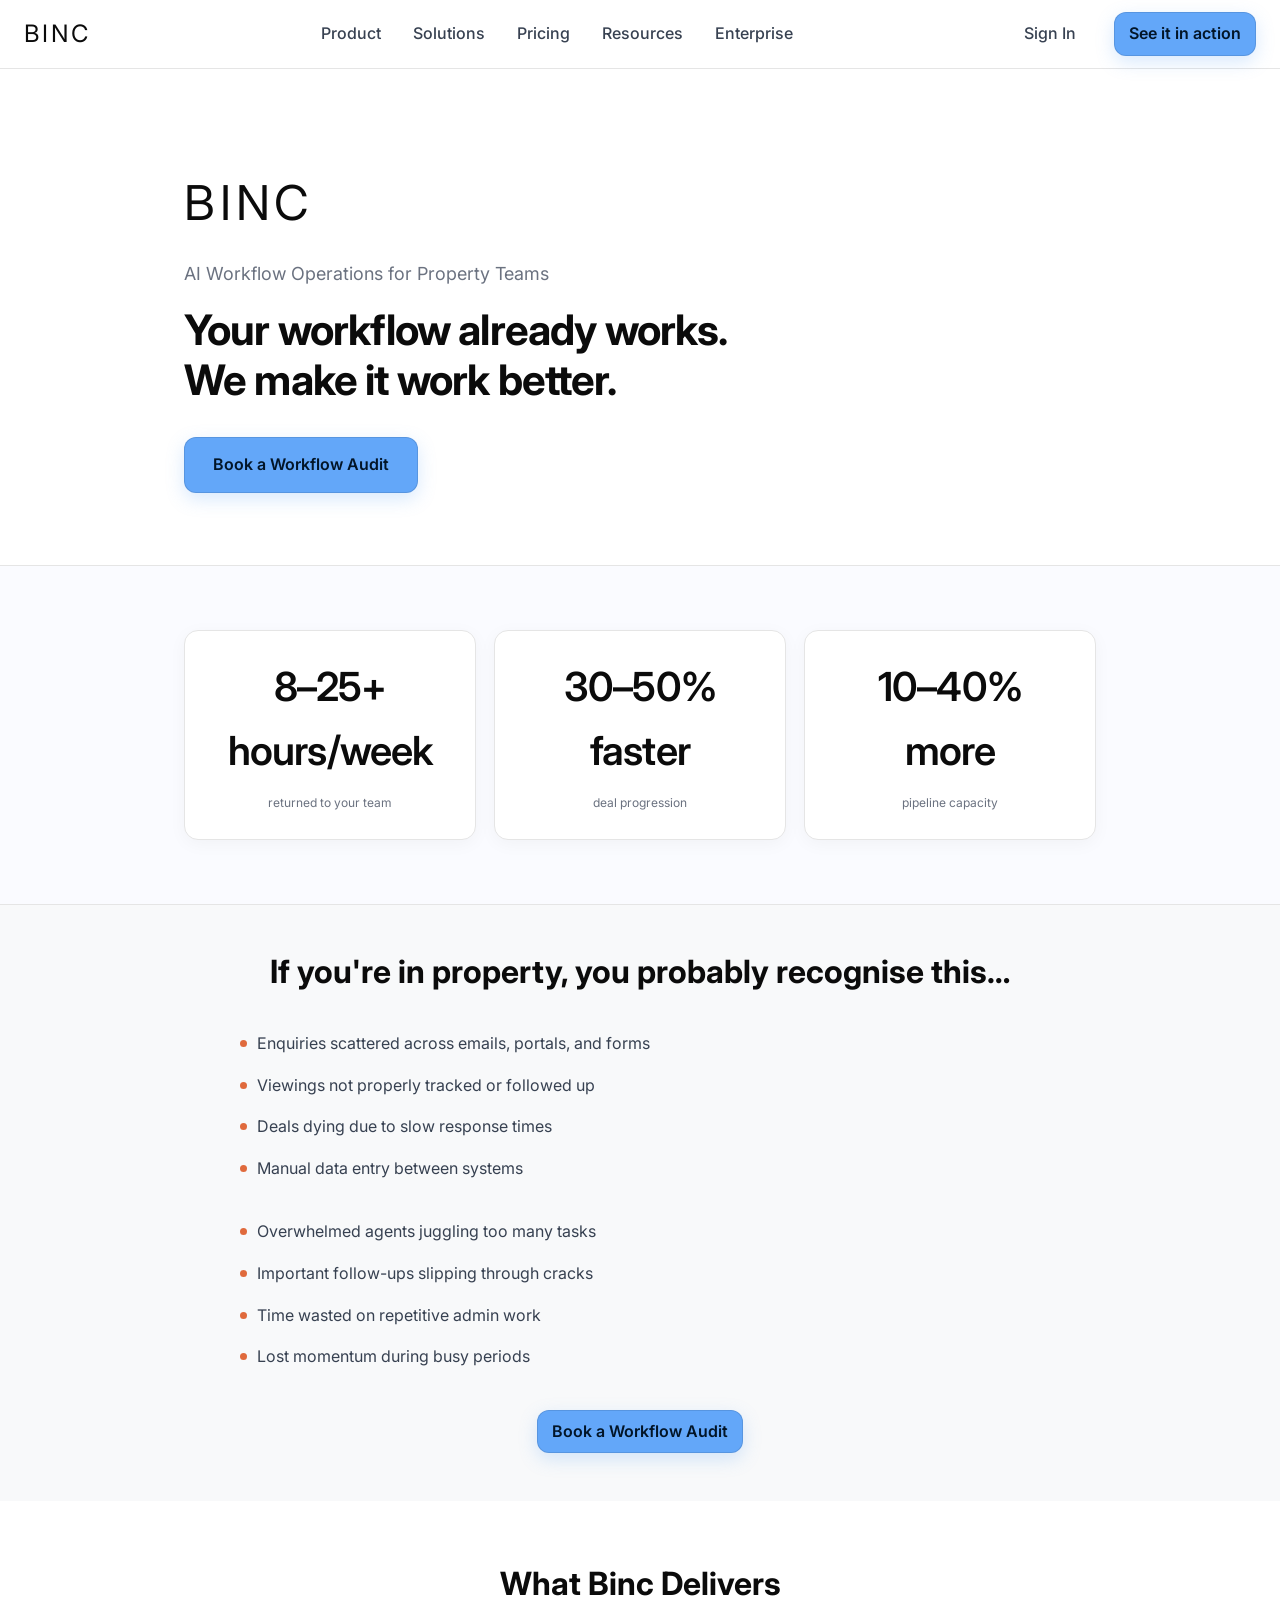
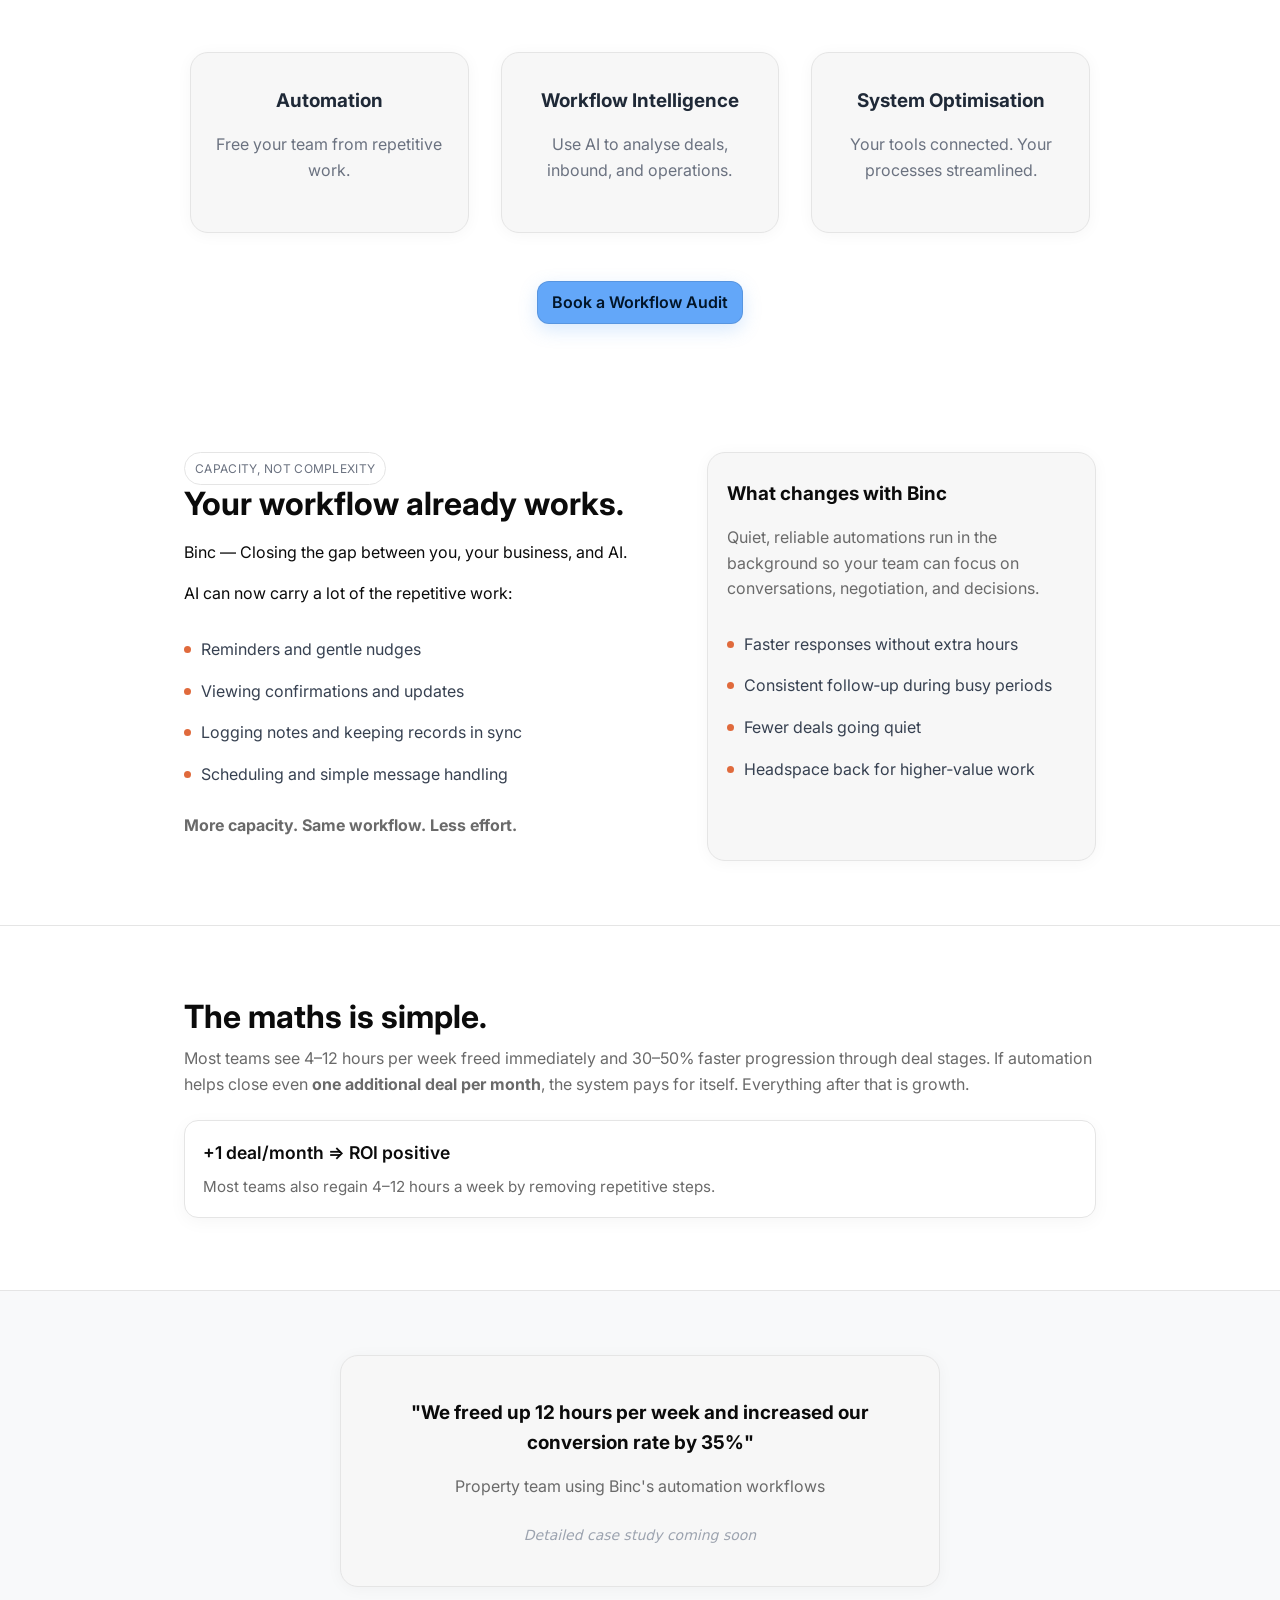
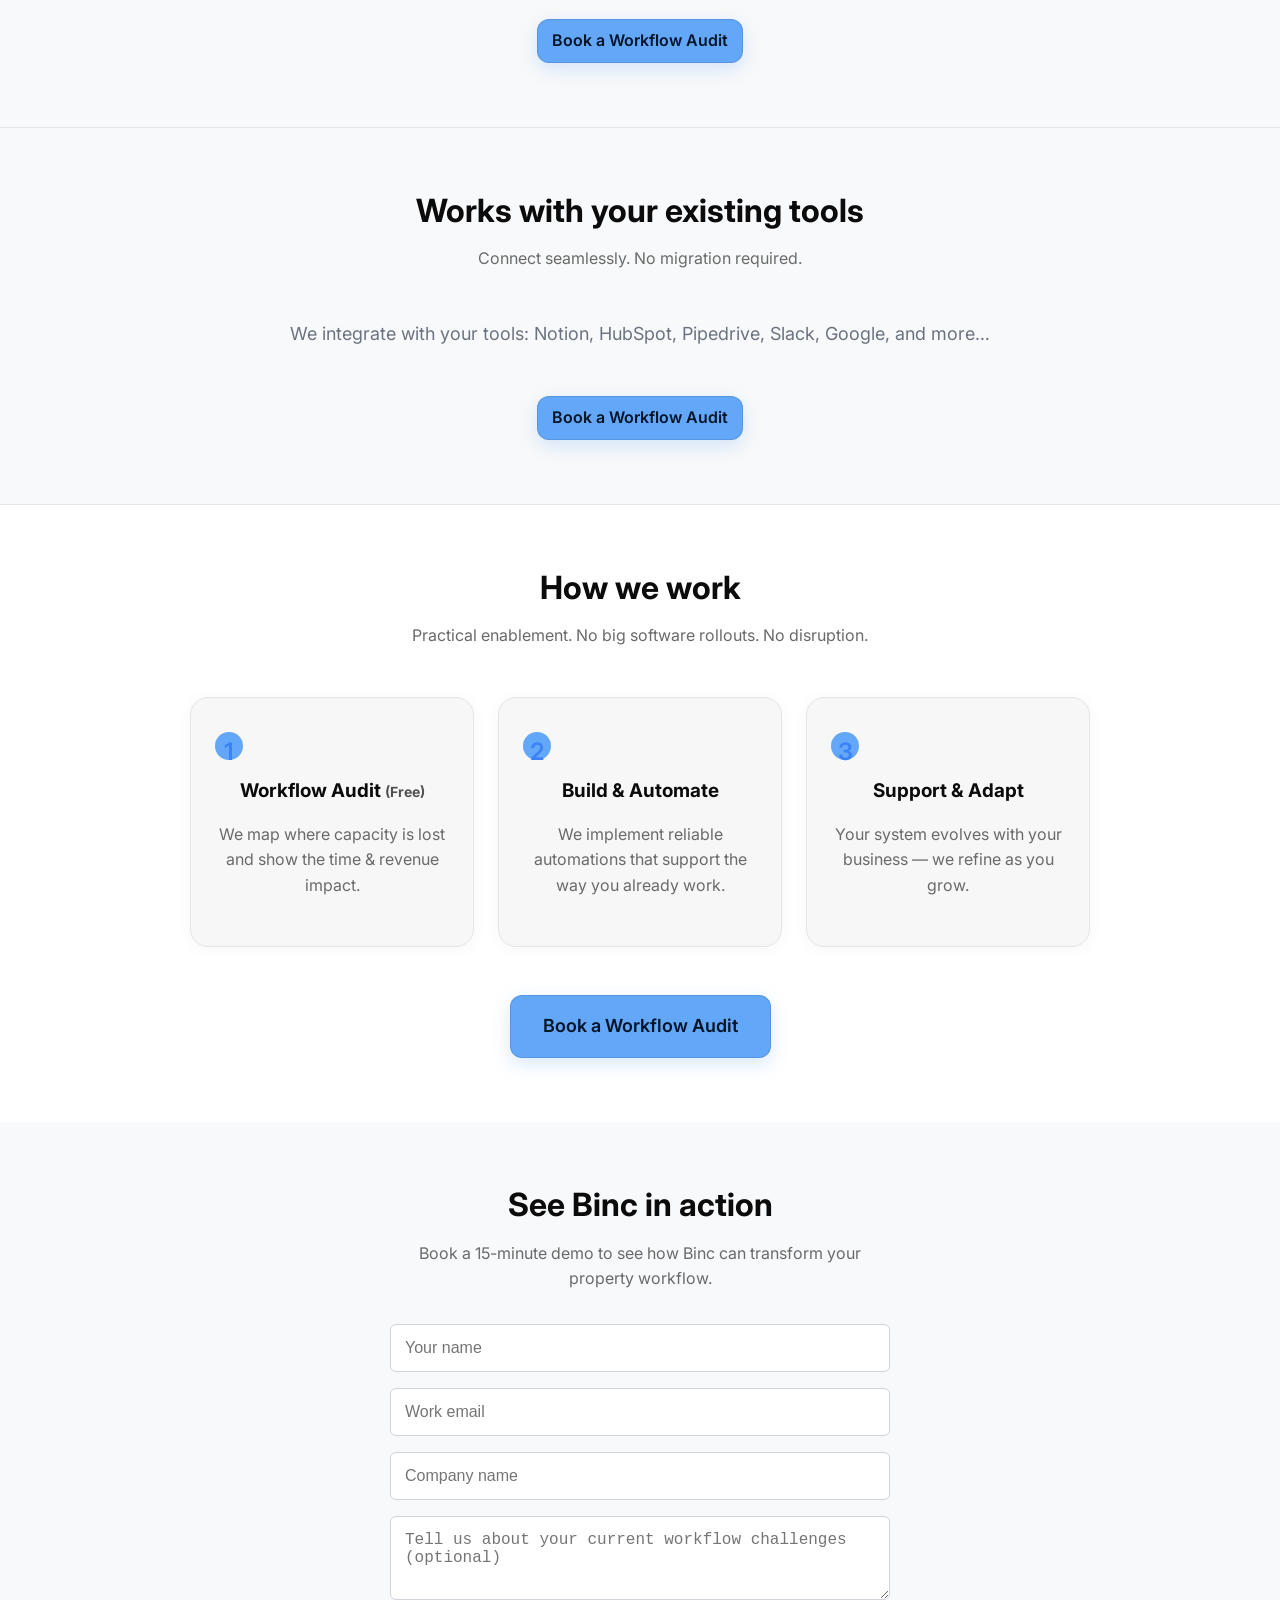
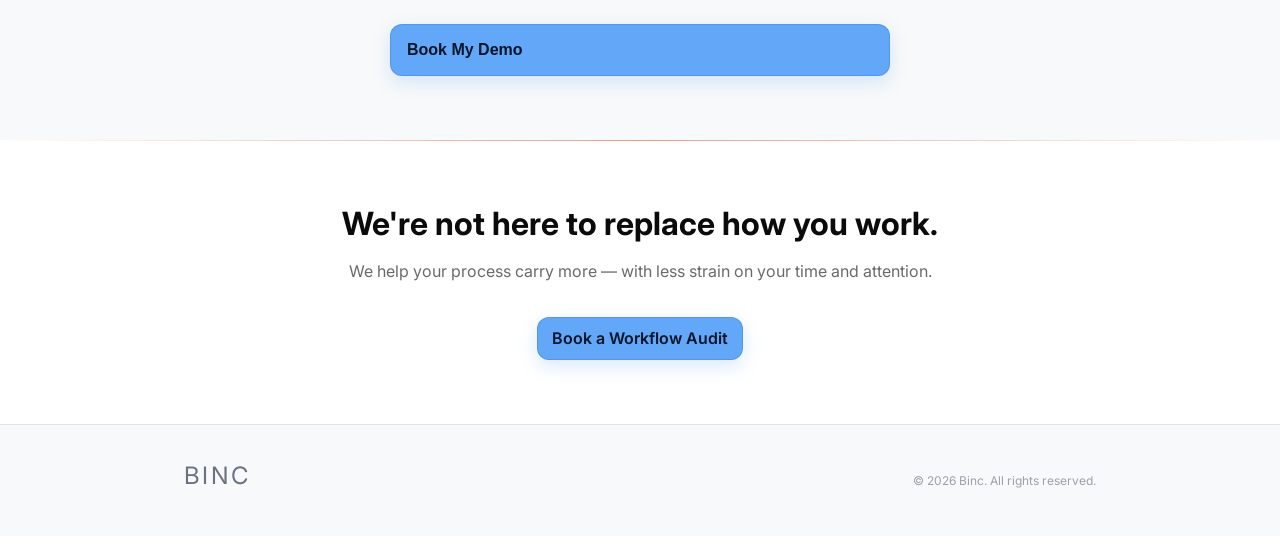
==== commit 22b5116d: "Clean navigation: center menu items, remove button boxes, add demo form" ====
--- a/index.html
+++ b/index.html
@@ -12,19 +12,24 @@
 </head>
 <body>
   <header>
-    <nav class="wrap nav" aria-label="Main navigation" style="display: flex !important; justify-content: space-between !important; align-items: center !important; width: 100% !important; max-width: none !important;">
+    <nav class="wrap nav" aria-label="Main navigation" style="display: flex !important; align-items: center !important; width: 100% !important; max-width: none !important; padding: 16px 24px;">
       <div class="brand" aria-label="Binc home">
         <a href="./index.html" style="display:flex; align-items:center; text-decoration:none; color:inherit">
           <span style="font-size: 24px; font-weight: 400; letter-spacing: 0.1em;">BINC</span>
         </a>
       </div>
-      <div style="display: flex; align-items: center;">
-        <a href="./product.html" class="btn btn-ghost">Product</a>
-        <a href="./solutions.html" class="btn btn-ghost">Solutions</a>
-        <a href="./prices.html" class="btn btn-ghost">Pricing</a>
-        <a href="./resources.html" class="btn btn-ghost">Resources</a>
-        <a href="./enterprise.html" class="btn btn-ghost">Enterprise</a>
-        <a href="#audit" class="btn btn-primary">Book a Workflow Audit</a>
+      
+      <div style="display: flex; align-items: center; justify-content: center; flex: 1; gap: 32px;">
+        <a href="./product.html" style="text-decoration: none; color: #374151; font-weight: 500; padding: 8px 0;">Product</a>
+        <a href="./solutions.html" style="text-decoration: none; color: #374151; font-weight: 500; padding: 8px 0;">Solutions</a>
+        <a href="./prices.html" style="text-decoration: none; color: #374151; font-weight: 500; padding: 8px 0;">Pricing</a>
+        <a href="./resources.html" style="text-decoration: none; color: #374151; font-weight: 500; padding: 8px 0;">Resources</a>
+        <a href="./enterprise.html" style="text-decoration: none; color: #374151; font-weight: 500; padding: 8px 0;">Enterprise</a>
+      </div>
+
+      <div style="display: flex; align-items: center; gap: 24px;">
+        <a href="#signin" style="text-decoration: none; color: #374151; font-weight: 500; padding: 8px 0;">Sign In</a>
+        <a href="#demo" class="btn btn-primary">See it in action</a>
       </div>
     </nav>
   </header>
@@ -204,6 +209,24 @@
       </div>
     </section>
 
+    <!-- DEMO FORM -->
+    <section id="demo" style="background: #f8f9fa; padding: 64px 0;">
+      <div class="wrap">
+        <div style="max-width: 500px; margin: 0 auto; text-align: center;">
+          <h2 style="margin-bottom: 16px;">See Binc in action</h2>
+          <p class="lead" style="margin-bottom: 32px;">Book a 15-minute demo to see how Binc can transform your property workflow.</p>
+          
+          <form style="display: flex; flex-direction: column; gap: 16px;">
+            <input type="text" name="name" placeholder="Your name" required style="padding: 14px; border: 1px solid #d1d5db; border-radius: 6px; font-size: 16px;" />
+            <input type="email" name="email" placeholder="Work email" required style="padding: 14px; border: 1px solid #d1d5db; border-radius: 6px; font-size: 16px;" />
+            <input type="text" name="company" placeholder="Company name" required style="padding: 14px; border: 1px solid #d1d5db; border-radius: 6px; font-size: 16px;" />
+            <textarea name="message" placeholder="Tell us about your current workflow challenges (optional)" rows="3" style="padding: 14px; border: 1px solid #d1d5db; border-radius: 6px; font-size: 16px; resize: vertical;"></textarea>
+            <button type="submit" class="btn btn-primary" style="margin-top: 8px; font-size: 16px; padding: 16px;">Book My Demo</button>
+          </form>
+        </div>
+      </div>
+    </section>
+
     <!-- REASSURANCE -->
     <div class="bar" aria-hidden="true"></div>
     <section style="padding: 64px 0;">
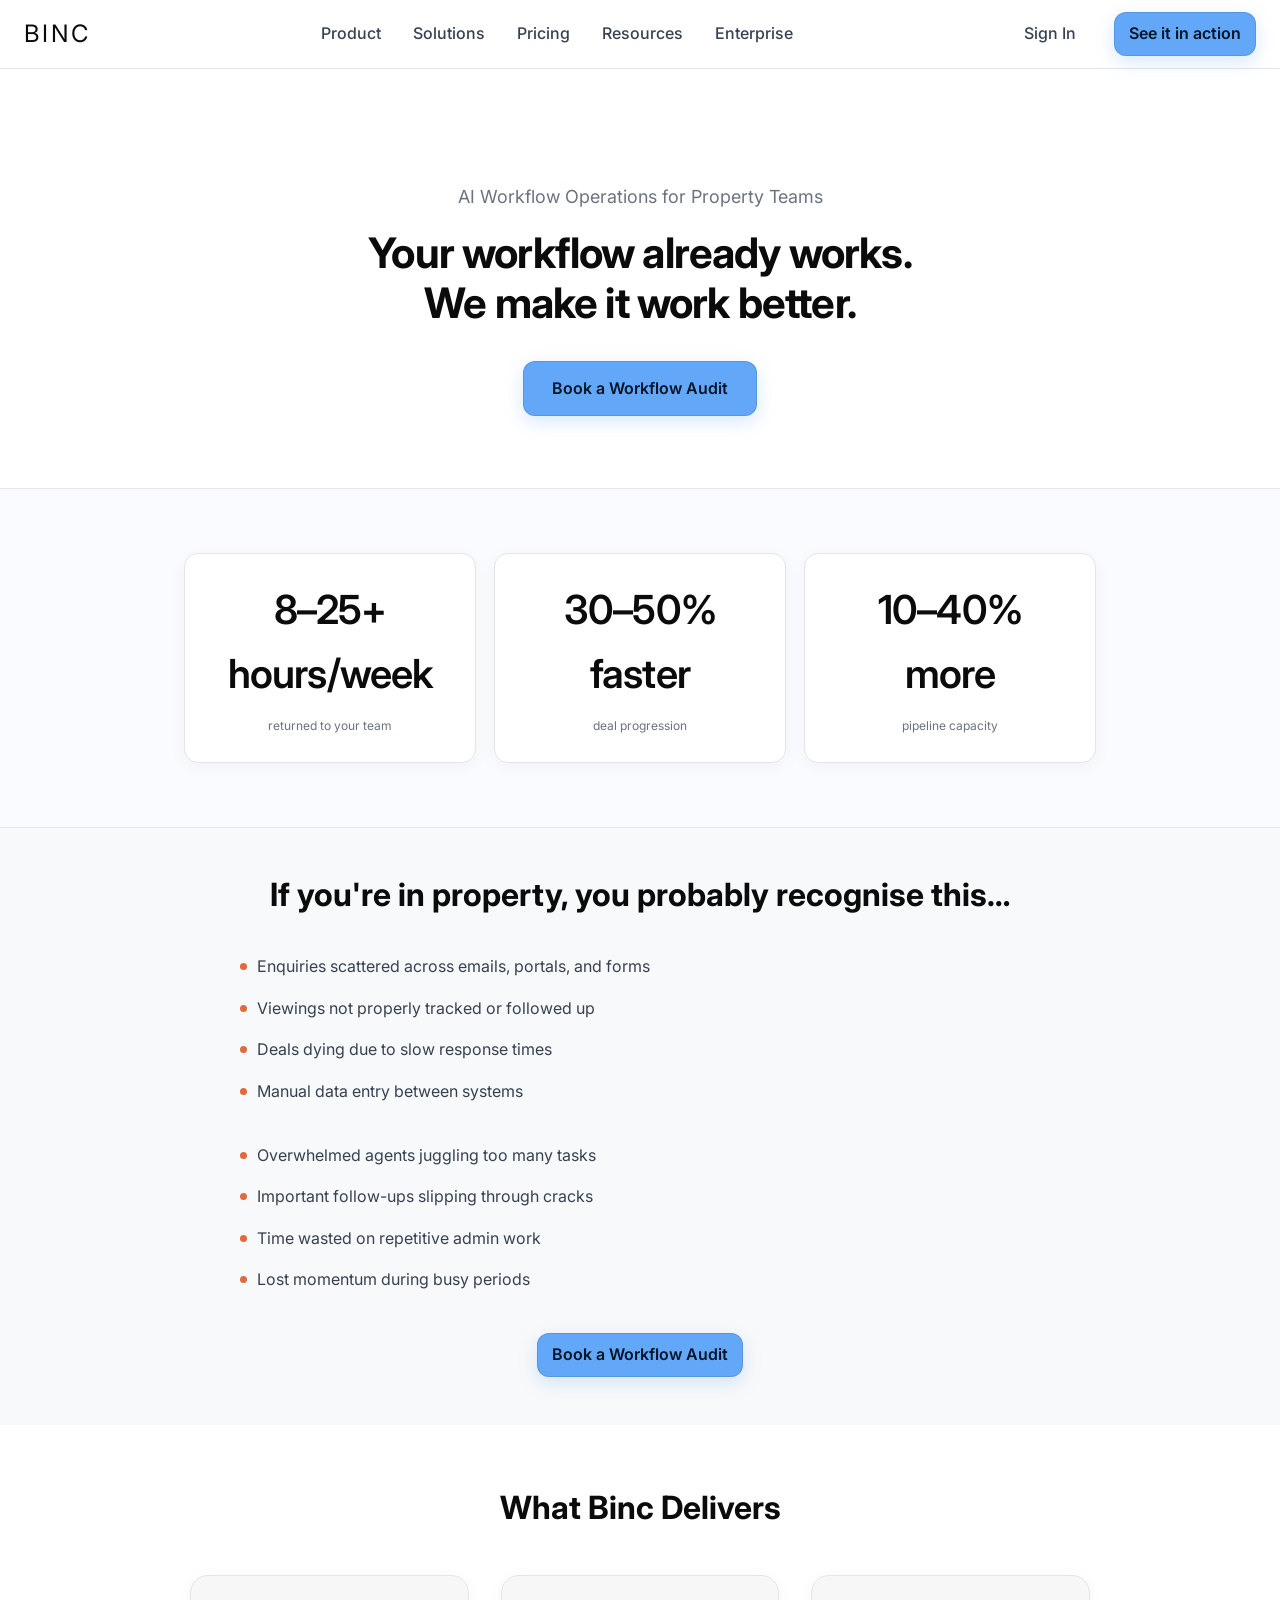
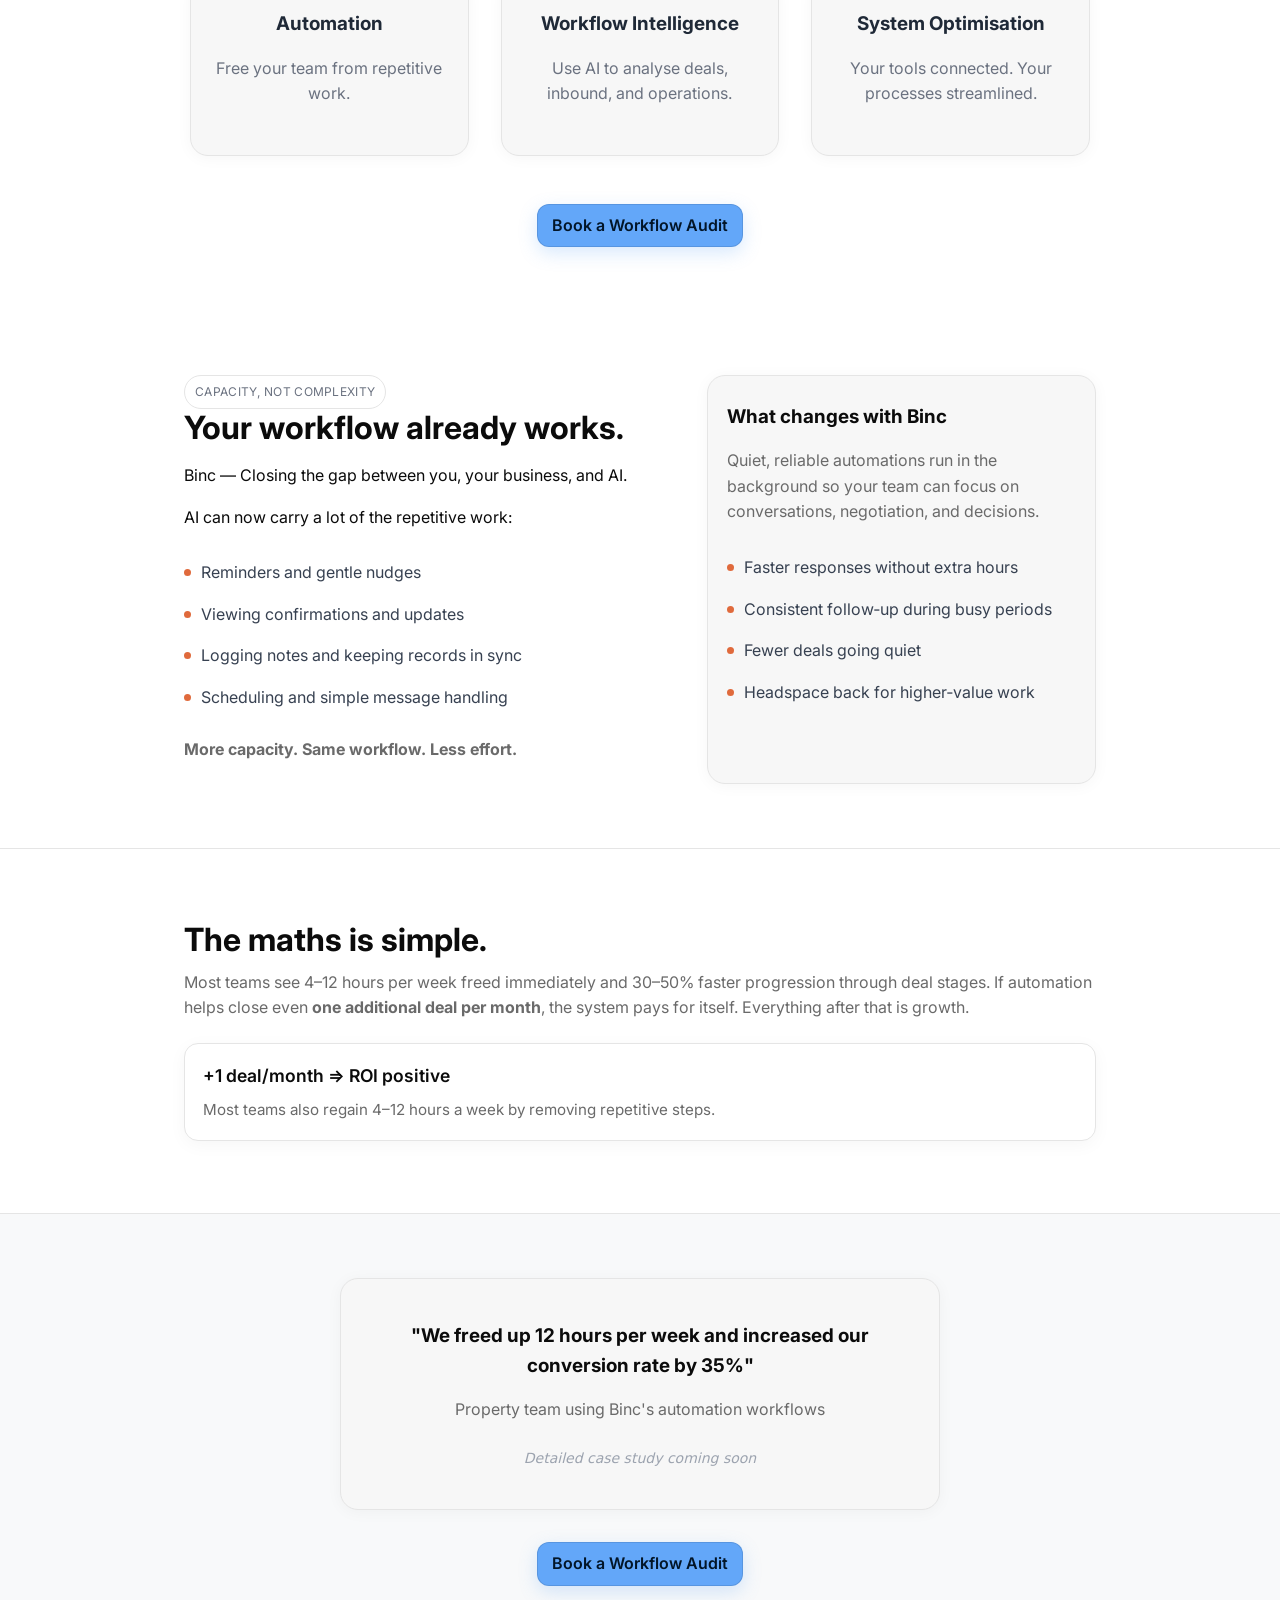
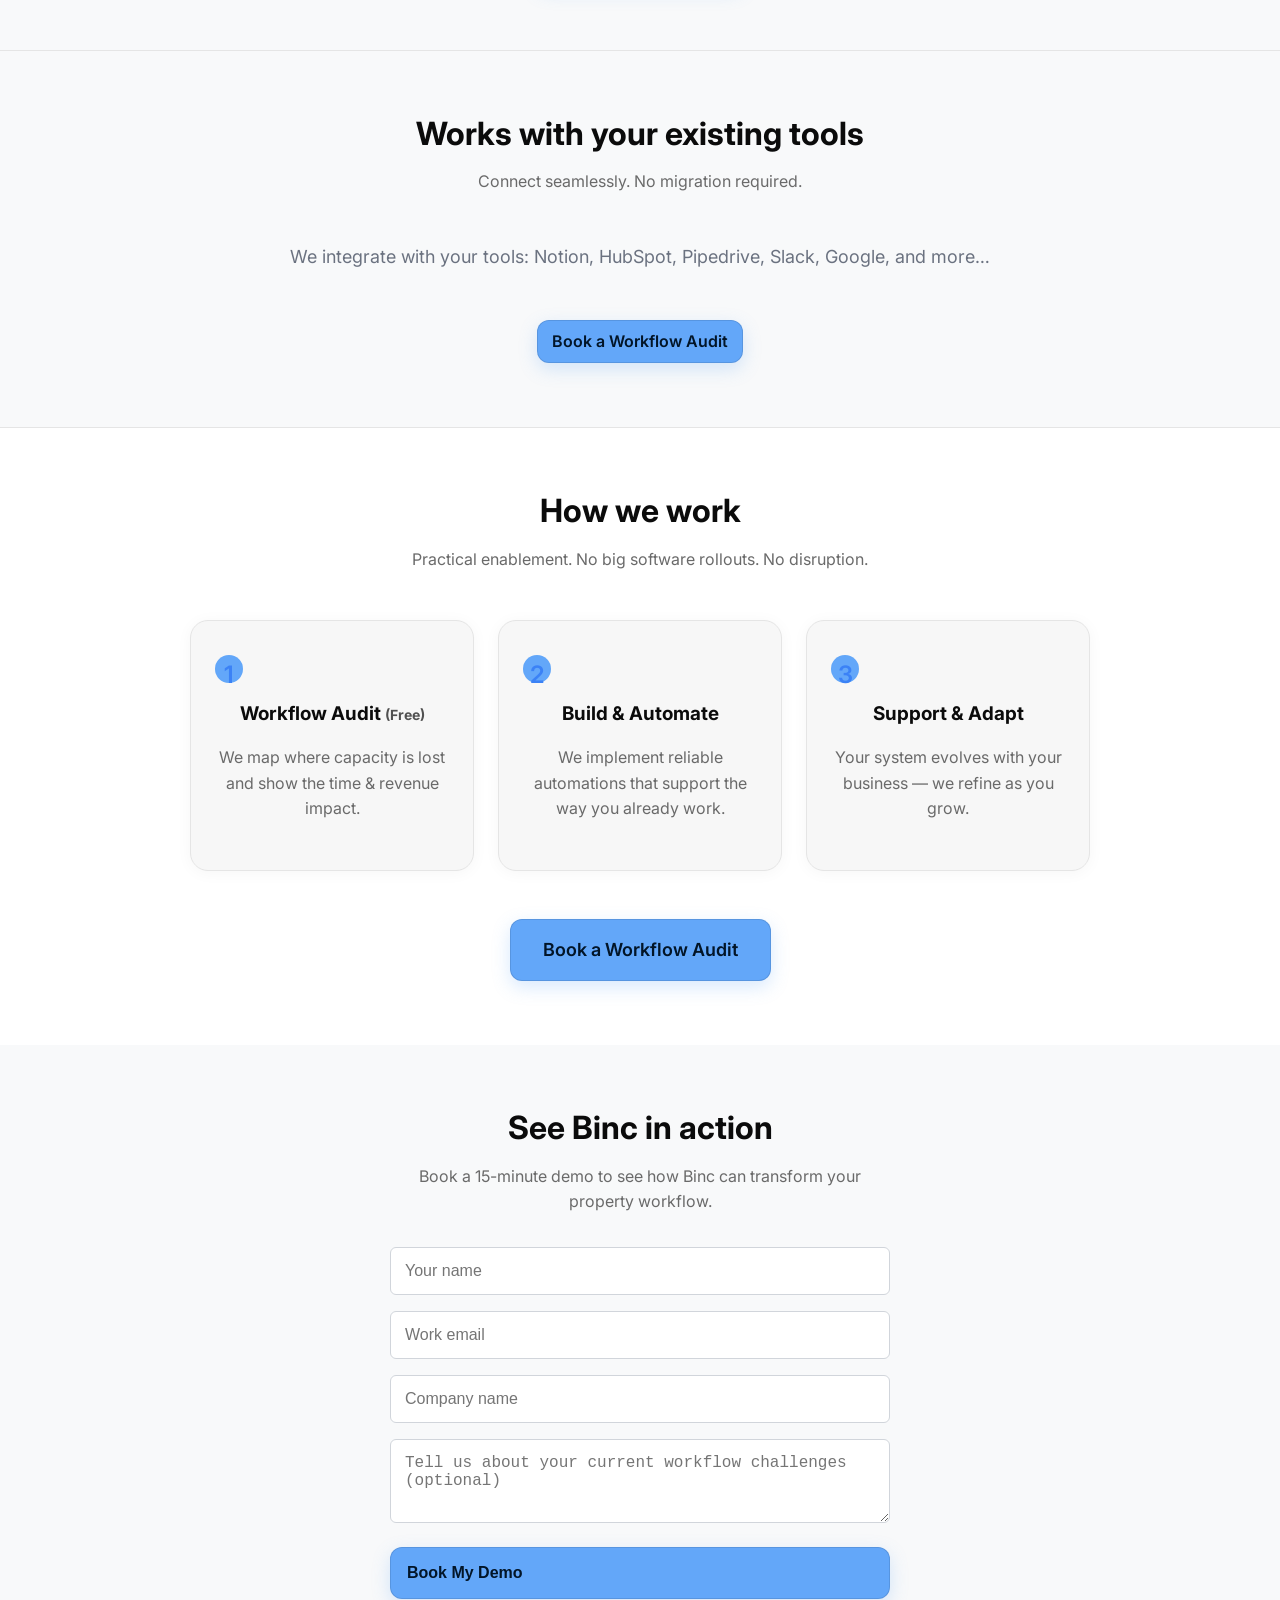
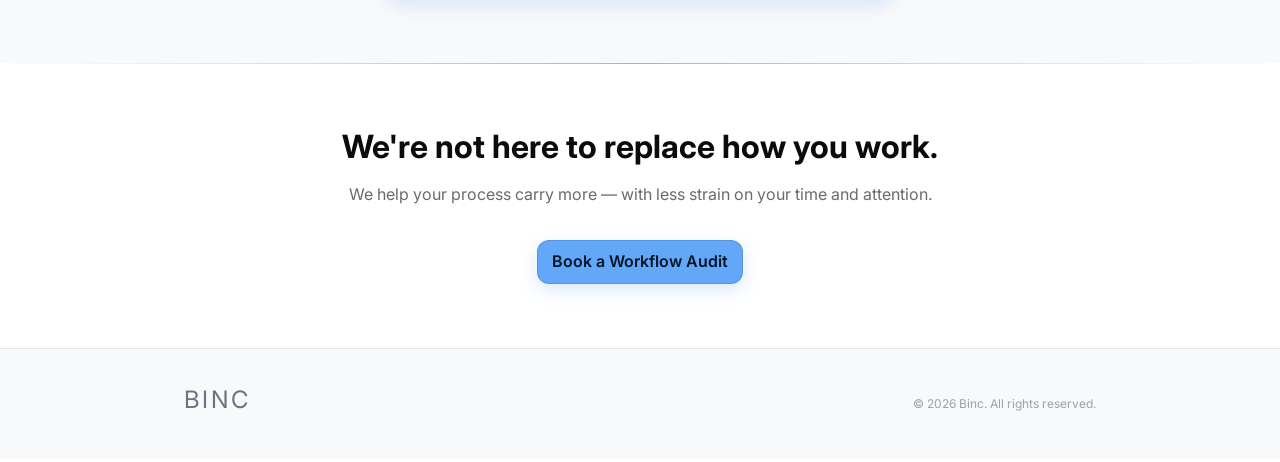
==== commit 296af6c0: "Update: Centralized hero button and standardized header navigation across all pages" ====
--- a/index.html
+++ b/index.html
@@ -37,13 +37,10 @@
   <main>
     <!-- HERO -->
     <section class="hero">
-      <div class="wrap">
-        <div class="brand-large" style="margin-bottom: 8px;">
-          <span style="font-size: 48px; font-weight: 400; letter-spacing: 0.1em;">BINC</span>
-        </div>
+      <div class="wrap" style="text-align: center;">
         <p style="font-size: 18px; color: #6b7280; margin-bottom: 16px; font-weight: 400;">AI Workflow Operations for Property Teams</p>
-        <h1 style="font-size: 42px; line-height: 1.2; margin-bottom: 24px; max-width: 600px;">Your workflow already works. We make it work better.</h1>
-        <div class="actions" style="margin-top: 32px;">
+        <h1 style="font-size: 42px; line-height: 1.2; margin-bottom: 24px; max-width: 600px; margin-left: auto; margin-right: auto;">Your workflow already works. We make it work better.</h1>
+        <div class="actions" style="margin-top: 32px; justify-content: center;">
           <a href="#audit" class="btn btn-primary" style="font-size: 16px; padding: 14px 28px;">Book a Workflow Audit</a>
         </div>
       </div>
